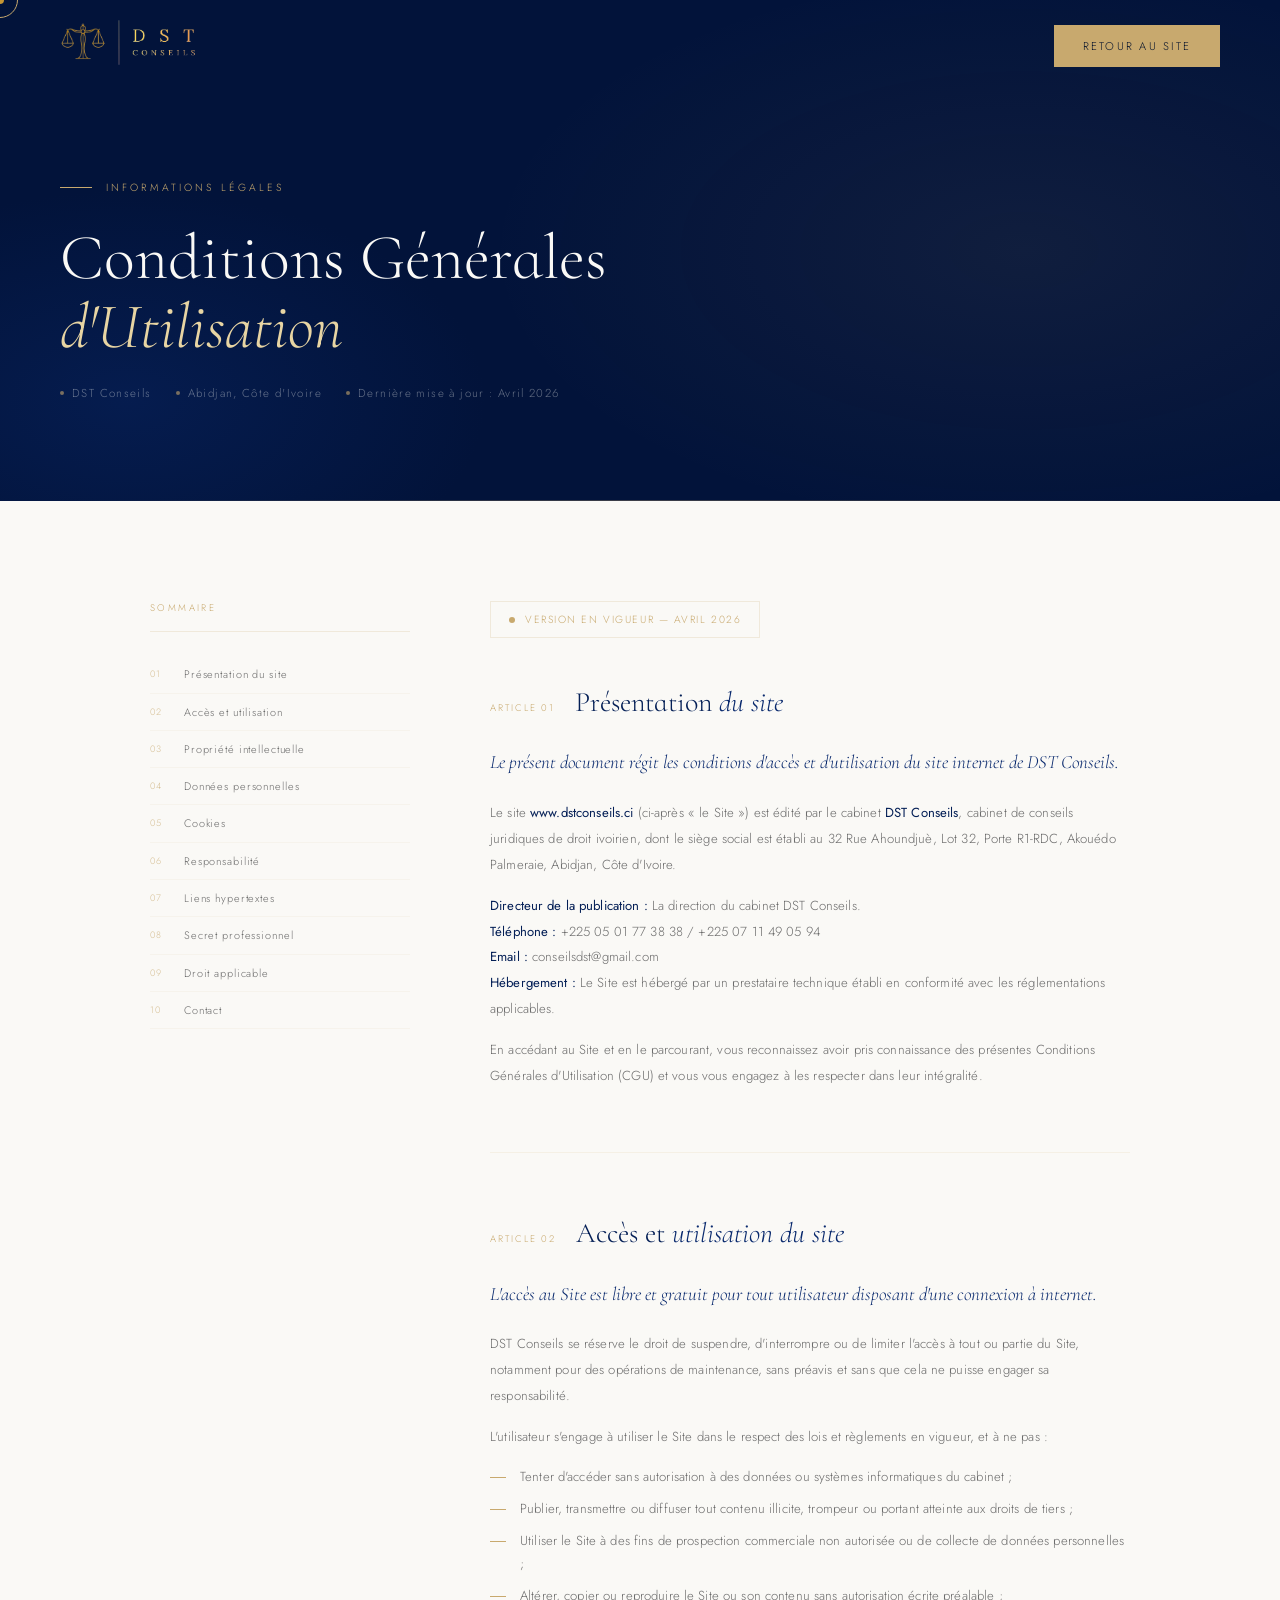
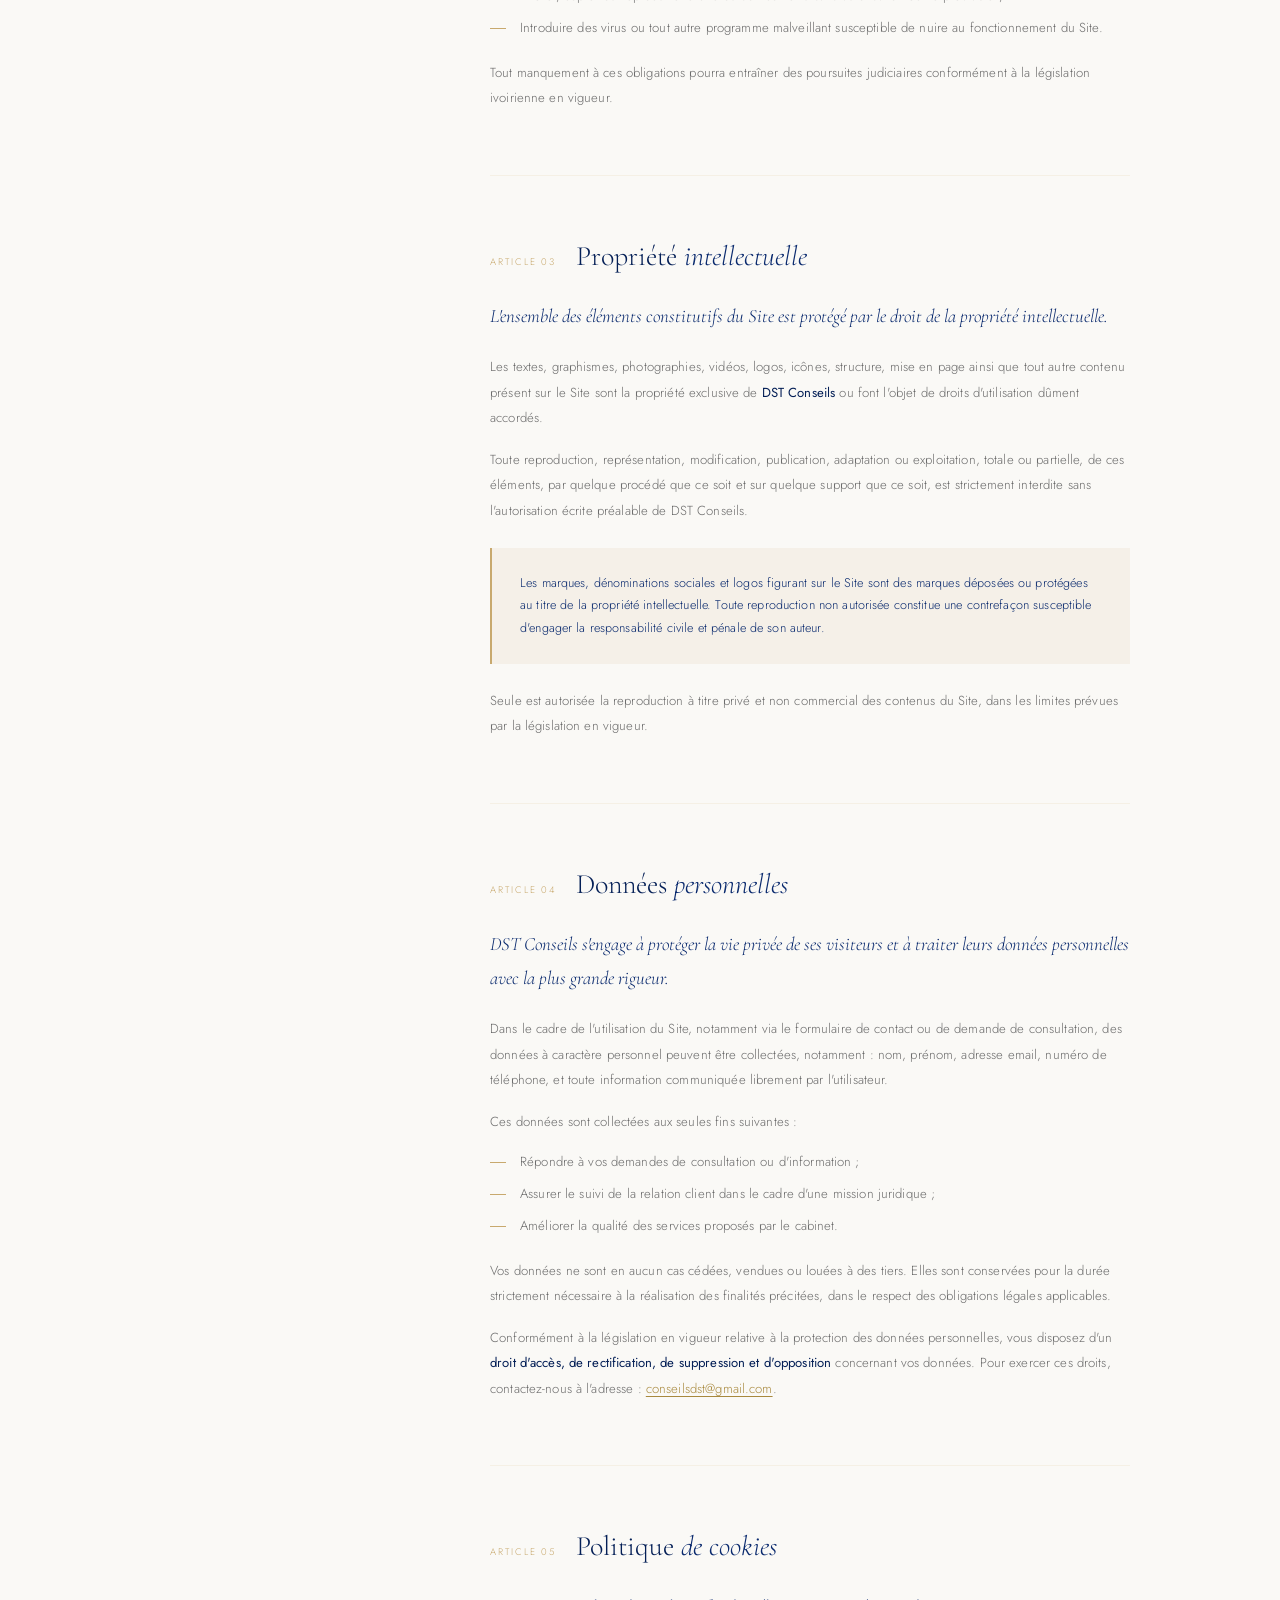
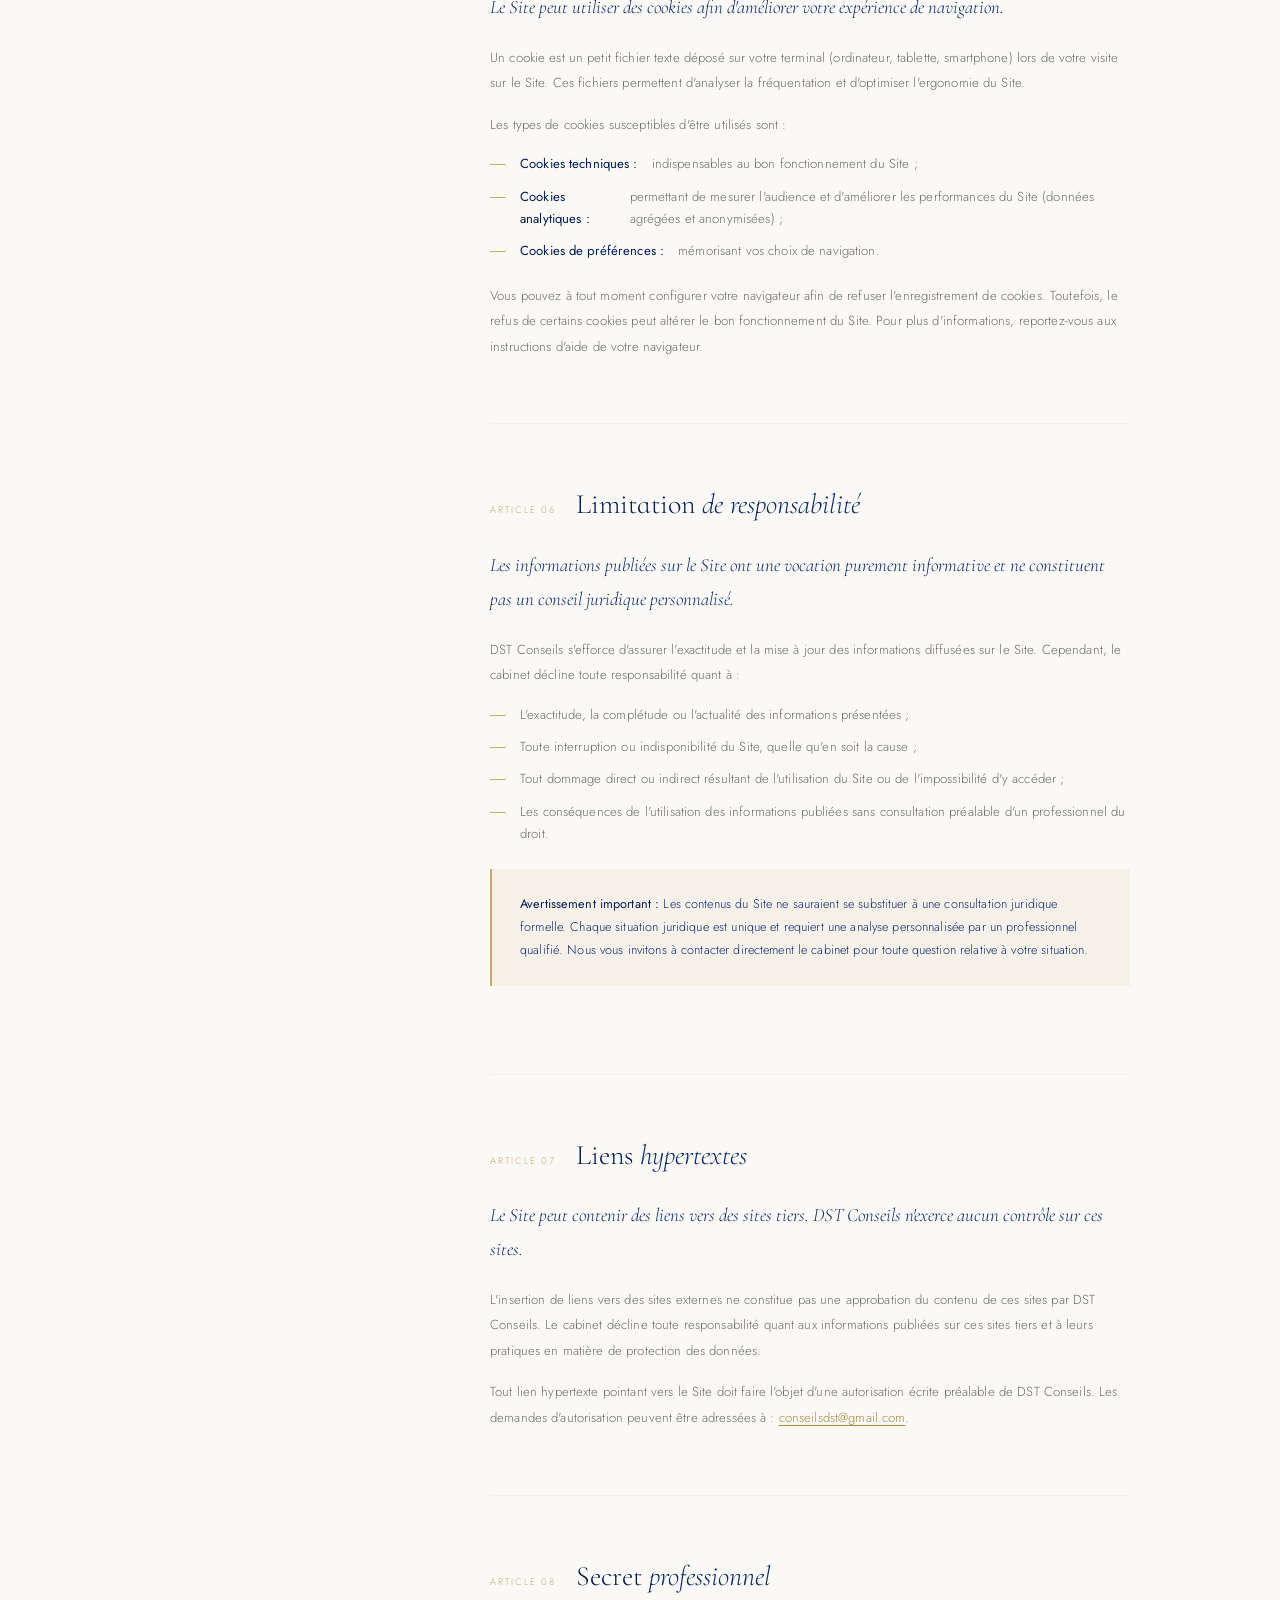
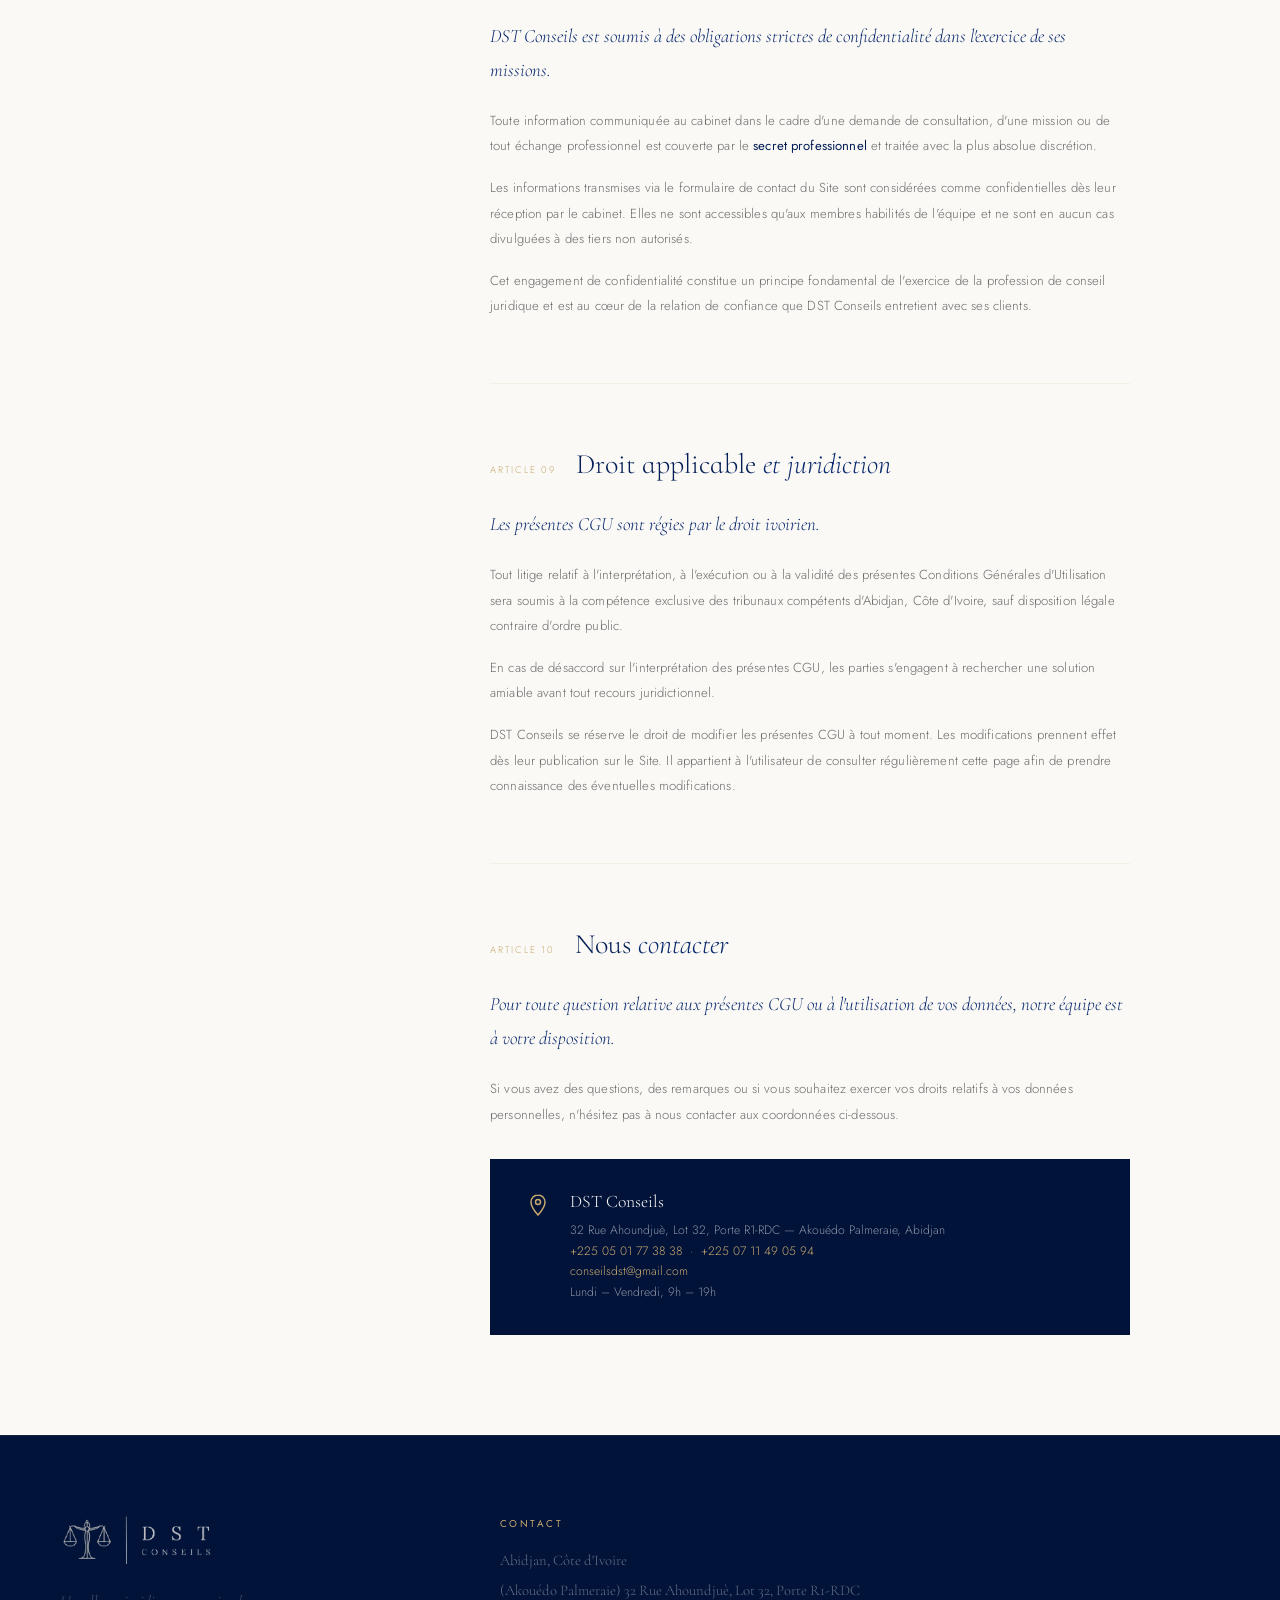
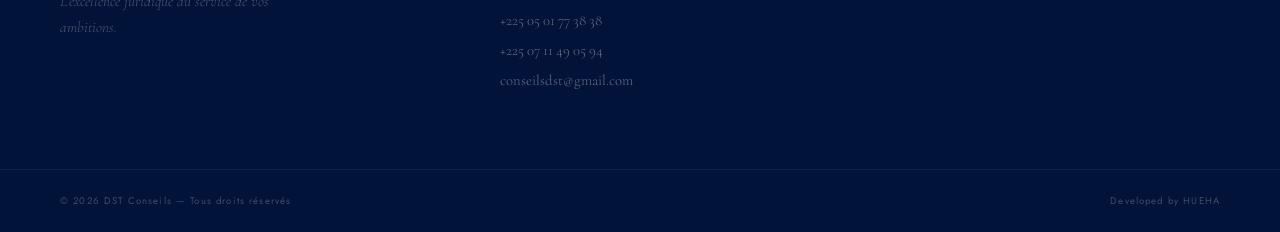
==== CGU.html @ 26b2588b "11 juillet 2026" ====
<!DOCTYPE html>
<html lang="fr">
<head>
<meta charset="UTF-8">
<meta name="viewport" content="width=device-width, initial-scale=1.0">
<title>Conditions Générales d'Utilisation — DST Conseils</title>
<link rel="stylesheet" href="mod.css">
<link rel="shortcut icon" href="logobleu.png" type="image/x-icon">
<link href="https://fonts.googleapis.com/css2?family=Cormorant+Infant:ital,wght@0,300;0,400;0,600;1,300;1,400;1,600&family=Cormorant+Garamond:ital,wght@0,300;0,400;0,500;1,300;1,400&family=Jost:wght@200;300;400&display=swap" rel="stylesheet">
<link rel="stylesheet" href="CGU Style.css">
</head>
<body>

<!-- CUSTOM CURSOR -->
<div class="cursor" id="cursor"></div>
<div class="cursor-ring" id="cursorRing"></div>

<!-- LOADER -->
<div class="loader" id="loader">
  <div class="loader-inner">
    <img src="img/logo.png" alt="DST Conseils" class="loader-logo">
    <div class="loader-bar"><div class="loader-fill"></div></div>
  </div>
</div>

<!-- NAVBAR -->
<nav id="navbar">
  <a href="index.html" class="logo">
    <img class="logo-default" src="img/logo.png" alt="DST Conseils">
    <img class="logo-scrolled" src="img/logobleublanc.png" alt="DST Conseils">
  </a>
  
  <a href="index.html" class="btn-retour">Retour au site</a>
</nav>



<!-- PAGE HERO -->
<div class="page-hero">
  <div class="page-hero-inner">
    <p class="page-hero-label">Informations légales</p>
    <h1 class="page-hero-title">
      Conditions Générales<br><em>d'Utilisation</em>
    </h1>
    <div class="page-hero-meta">
      <span>DST Conseils</span>
      <span>Abidjan, Côte d'Ivoire</span>
      <span>Dernière mise à jour : Avril 2026</span>
    </div>
  </div>
</div>

<!-- CONTENU PRINCIPAL -->
<main>
  <div class="cgu-wrapper">

    <!-- ── SOMMAIRE ── -->
    <aside class="cgu-sommaire reveal">
      <p class="sommaire-title">Sommaire</p>
      <ol class="sommaire-list">
        <li><a href="#art1"><span class="s-num">01</span>Présentation du site</a></li>
        <li><a href="#art2"><span class="s-num">02</span>Accès et utilisation</a></li>
        <li><a href="#art3"><span class="s-num">03</span>Propriété intellectuelle</a></li>
        <li><a href="#art4"><span class="s-num">04</span>Données personnelles</a></li>
        <li><a href="#art5"><span class="s-num">05</span>Cookies</a></li>
        <li><a href="#art6"><span class="s-num">06</span>Responsabilité</a></li>
        <li><a href="#art7"><span class="s-num">07</span>Liens hypertextes</a></li>
        <li><a href="#art8"><span class="s-num">08</span>Secret professionnel</a></li>
        <li><a href="#art9"><span class="s-num">09</span>Droit applicable</a></li>
        <li><a href="#art10"><span class="s-num">10</span>Contact</a></li>
      </ol>
    </aside>

    <!-- ── ARTICLES ── -->
    <div class="cgu-content">

      <div class="cgu-update">Version en vigueur — Avril 2026</div>

      <!-- Article 1 -->
      <article class="cgu-article reveal" id="art1">
        <div class="article-header">
          <span class="article-num">Article 01</span>
          <h2 class="article-title">Présentation <em>du site</em></h2>
        </div>
        <p class="article-lead">Le présent document régit les conditions d'accès et d'utilisation du site internet de DST Conseils.</p>
        <div class="article-body">
          <p>Le site <strong>www.dstconseils.ci</strong> (ci-après « le Site ») est édité par le cabinet <strong>DST Conseils</strong>, cabinet de conseils juridiques de droit ivoirien, dont le siège social est établi au 32 Rue Ahoundjuè, Lot 32, Porte R1-RDC, Akouédo Palmeraie, Abidjan, Côte d'Ivoire.</p>
          <p><strong>Directeur de la publication :</strong> La direction du cabinet DST Conseils.<br>
          <strong>Téléphone :</strong> +225 05 01 77 38 38 / +225 07 11 49 05 94<br>
          <strong>Email :</strong> conseilsdst@gmail.com<br>
          <strong>Hébergement :</strong> Le Site est hébergé par un prestataire technique établi en conformité avec les réglementations applicables.</p>
          <p>En accédant au Site et en le parcourant, vous reconnaissez avoir pris connaissance des présentes Conditions Générales d'Utilisation (CGU) et vous vous engagez à les respecter dans leur intégralité.</p>
        </div>
      </article>

      <!-- Article 2 -->
      <article class="cgu-article reveal" id="art2">
        <div class="article-header">
          <span class="article-num">Article 02</span>
          <h2 class="article-title">Accès et <em>utilisation du site</em></h2>
        </div>
        <p class="article-lead">L'accès au Site est libre et gratuit pour tout utilisateur disposant d'une connexion à internet.</p>
        <div class="article-body">
          <p>DST Conseils se réserve le droit de suspendre, d'interrompre ou de limiter l'accès à tout ou partie du Site, notamment pour des opérations de maintenance, sans préavis et sans que cela ne puisse engager sa responsabilité.</p>
          <p>L'utilisateur s'engage à utiliser le Site dans le respect des lois et règlements en vigueur, et à ne pas :</p>
          <ul class="cgu-list">
            <li>Tenter d'accéder sans autorisation à des données ou systèmes informatiques du cabinet ;</li>
            <li>Publier, transmettre ou diffuser tout contenu illicite, trompeur ou portant atteinte aux droits de tiers ;</li>
            <li>Utiliser le Site à des fins de prospection commerciale non autorisée ou de collecte de données personnelles ;</li>
            <li>Altérer, copier ou reproduire le Site ou son contenu sans autorisation écrite préalable ;</li>
            <li>Introduire des virus ou tout autre programme malveillant susceptible de nuire au fonctionnement du Site.</li>
          </ul>
          <p>Tout manquement à ces obligations pourra entraîner des poursuites judiciaires conformément à la législation ivoirienne en vigueur.</p>
        </div>
      </article>

      <!-- Article 3 -->
      <article class="cgu-article reveal" id="art3">
        <div class="article-header">
          <span class="article-num">Article 03</span>
          <h2 class="article-title">Propriété <em>intellectuelle</em></h2>
        </div>
        <p class="article-lead">L'ensemble des éléments constitutifs du Site est protégé par le droit de la propriété intellectuelle.</p>
        <div class="article-body">
          <p>Les textes, graphismes, photographies, vidéos, logos, icônes, structure, mise en page ainsi que tout autre contenu présent sur le Site sont la propriété exclusive de <strong>DST Conseils</strong> ou font l'objet de droits d'utilisation dûment accordés.</p>
          <p>Toute reproduction, représentation, modification, publication, adaptation ou exploitation, totale ou partielle, de ces éléments, par quelque procédé que ce soit et sur quelque support que ce soit, est strictement interdite sans l'autorisation écrite préalable de DST Conseils.</p>
          <div class="cgu-box">
            <p>Les marques, dénominations sociales et logos figurant sur le Site sont des marques déposées ou protégées au titre de la propriété intellectuelle. Toute reproduction non autorisée constitue une contrefaçon susceptible d'engager la responsabilité civile et pénale de son auteur.</p>
          </div>
          <p>Seule est autorisée la reproduction à titre privé et non commercial des contenus du Site, dans les limites prévues par la législation en vigueur.</p>
        </div>
      </article>

      <!-- Article 4 -->
      <article class="cgu-article reveal" id="art4">
        <div class="article-header">
          <span class="article-num">Article 04</span>
          <h2 class="article-title">Données <em>personnelles</em></h2>
        </div>
        <p class="article-lead">DST Conseils s'engage à protéger la vie privée de ses visiteurs et à traiter leurs données personnelles avec la plus grande rigueur.</p>
        <div class="article-body">
          <p>Dans le cadre de l'utilisation du Site, notamment via le formulaire de contact ou de demande de consultation, des données à caractère personnel peuvent être collectées, notamment : nom, prénom, adresse email, numéro de téléphone, et toute information communiquée librement par l'utilisateur.</p>
          <p>Ces données sont collectées aux seules fins suivantes :</p>
          <ul class="cgu-list">
            <li>Répondre à vos demandes de consultation ou d'information ;</li>
            <li>Assurer le suivi de la relation client dans le cadre d'une mission juridique ;</li>
            <li>Améliorer la qualité des services proposés par le cabinet.</li>
          </ul>
          <p>Vos données ne sont en aucun cas cédées, vendues ou louées à des tiers. Elles sont conservées pour la durée strictement nécessaire à la réalisation des finalités précitées, dans le respect des obligations légales applicables.</p>
          <p>Conformément à la législation en vigueur relative à la protection des données personnelles, vous disposez d'un <strong>droit d'accès, de rectification, de suppression et d'opposition</strong> concernant vos données. Pour exercer ces droits, contactez-nous à l'adresse : <a href="mailto:conseilsdst@gmail.com">conseilsdst@gmail.com</a>.</p>
        </div>
      </article>

      <!-- Article 5 -->
      <article class="cgu-article reveal" id="art5">
        <div class="article-header">
          <span class="article-num">Article 05</span>
          <h2 class="article-title">Politique <em>de cookies</em></h2>
        </div>
        <p class="article-lead">Le Site peut utiliser des cookies afin d'améliorer votre expérience de navigation.</p>
        <div class="article-body">
          <p>Un cookie est un petit fichier texte déposé sur votre terminal (ordinateur, tablette, smartphone) lors de votre visite sur le Site. Ces fichiers permettent d'analyser la fréquentation et d'optimiser l'ergonomie du Site.</p>
          <p>Les types de cookies susceptibles d'être utilisés sont :</p>
          <ul class="cgu-list">
            <li><strong>Cookies techniques :</strong> indispensables au bon fonctionnement du Site ;</li>
            <li><strong>Cookies analytiques :</strong> permettant de mesurer l'audience et d'améliorer les performances du Site (données agrégées et anonymisées) ;</li>
            <li><strong>Cookies de préférences :</strong> mémorisant vos choix de navigation.</li>
          </ul>
          <p>Vous pouvez à tout moment configurer votre navigateur afin de refuser l'enregistrement de cookies. Toutefois, le refus de certains cookies peut altérer le bon fonctionnement du Site. Pour plus d'informations, reportez-vous aux instructions d'aide de votre navigateur.</p>
        </div>
      </article>

      <!-- Article 6 -->
      <article class="cgu-article reveal" id="art6">
        <div class="article-header">
          <span class="article-num">Article 06</span>
          <h2 class="article-title">Limitation <em>de responsabilité</em></h2>
        </div>
        <p class="article-lead">Les informations publiées sur le Site ont une vocation purement informative et ne constituent pas un conseil juridique personnalisé.</p>
        <div class="article-body">
          <p>DST Conseils s'efforce d'assurer l'exactitude et la mise à jour des informations diffusées sur le Site. Cependant, le cabinet décline toute responsabilité quant à :</p>
          <ul class="cgu-list">
            <li>L'exactitude, la complétude ou l'actualité des informations présentées ;</li>
            <li>Toute interruption ou indisponibilité du Site, quelle qu'en soit la cause ;</li>
            <li>Tout dommage direct ou indirect résultant de l'utilisation du Site ou de l'impossibilité d'y accéder ;</li>
            <li>Les conséquences de l'utilisation des informations publiées sans consultation préalable d'un professionnel du droit.</li>
          </ul>
          <div class="cgu-box">
            <p><strong>Avertissement important :</strong> Les contenus du Site ne sauraient se substituer à une consultation juridique formelle. Chaque situation juridique est unique et requiert une analyse personnalisée par un professionnel qualifié. Nous vous invitons à contacter directement le cabinet pour toute question relative à votre situation.</p>
          </div>
        </div>
      </article>

      <!-- Article 7 -->
      <article class="cgu-article reveal" id="art7">
        <div class="article-header">
          <span class="article-num">Article 07</span>
          <h2 class="article-title">Liens <em>hypertextes</em></h2>
        </div>
        <p class="article-lead">Le Site peut contenir des liens vers des sites tiers. DST Conseils n'exerce aucun contrôle sur ces sites.</p>
        <div class="article-body">
          <p>L'insertion de liens vers des sites externes ne constitue pas une approbation du contenu de ces sites par DST Conseils. Le cabinet décline toute responsabilité quant aux informations publiées sur ces sites tiers et à leurs pratiques en matière de protection des données.</p>
          <p>Tout lien hypertexte pointant vers le Site doit faire l'objet d'une autorisation écrite préalable de DST Conseils. Les demandes d'autorisation peuvent être adressées à : <a href="mailto:conseilsdst@gmail.com">conseilsdst@gmail.com</a>.</p>
        </div>
      </article>

      <!-- Article 8 -->
      <article class="cgu-article reveal" id="art8">
        <div class="article-header">
          <span class="article-num">Article 08</span>
          <h2 class="article-title">Secret <em>professionnel</em></h2>
        </div>
        <p class="article-lead">DST Conseils est soumis à des obligations strictes de confidentialité dans l'exercice de ses missions.</p>
        <div class="article-body">
          <p>Toute information communiquée au cabinet dans le cadre d'une demande de consultation, d'une mission ou de tout échange professionnel est couverte par le <strong>secret professionnel</strong> et traitée avec la plus absolue discrétion.</p>
          <p>Les informations transmises via le formulaire de contact du Site sont considérées comme confidentielles dès leur réception par le cabinet. Elles ne sont accessibles qu'aux membres habilités de l'équipe et ne sont en aucun cas divulguées à des tiers non autorisés.</p>
          <p>Cet engagement de confidentialité constitue un principe fondamental de l'exercice de la profession de conseil juridique et est au cœur de la relation de confiance que DST Conseils entretient avec ses clients.</p>
        </div>
      </article>

      <!-- Article 9 -->
      <article class="cgu-article reveal" id="art9">
        <div class="article-header">
          <span class="article-num">Article 09</span>
          <h2 class="article-title">Droit applicable <em>et juridiction</em></h2>
        </div>
        <p class="article-lead">Les présentes CGU sont régies par le droit ivoirien.</p>
        <div class="article-body">
          <p>Tout litige relatif à l'interprétation, à l'exécution ou à la validité des présentes Conditions Générales d'Utilisation sera soumis à la compétence exclusive des tribunaux compétents d'Abidjan, Côte d'Ivoire, sauf disposition légale contraire d'ordre public.</p>
          <p>En cas de désaccord sur l'interprétation des présentes CGU, les parties s'engagent à rechercher une solution amiable avant tout recours juridictionnel.</p>
          <p>DST Conseils se réserve le droit de modifier les présentes CGU à tout moment. Les modifications prennent effet dès leur publication sur le Site. Il appartient à l'utilisateur de consulter régulièrement cette page afin de prendre connaissance des éventuelles modifications.</p>
        </div>
      </article>

      <!-- Article 10 -->
      <article class="cgu-article reveal" id="art10">
        <div class="article-header">
          <span class="article-num">Article 10</span>
          <h2 class="article-title">Nous <em>contacter</em></h2>
        </div>
        <p class="article-lead">Pour toute question relative aux présentes CGU ou à l'utilisation de vos données, notre équipe est à votre disposition.</p>
        <div class="article-body">
          <p>Si vous avez des questions, des remarques ou si vous souhaitez exercer vos droits relatifs à vos données personnelles, n'hésitez pas à nous contacter aux coordonnées ci-dessous.</p>
        </div>
        <div class="cgu-contact-card">
          <svg width="24" height="24" viewBox="0 0 24 24" fill="none" xmlns="http://www.w3.org/2000/svg">
            <path d="M12 2C8.13 2 5 5.13 5 9c0 5.25 7 13 7 13s7-7.75 7-13c0-3.87-3.13-7-7-7zm0 9.5c-1.38 0-2.5-1.12-2.5-2.5s1.12-2.5 2.5-2.5 2.5 1.12 2.5 2.5-1.12 2.5-2.5 2.5z" stroke="#c8a96e" stroke-width="1.5"/>
          </svg>
          <div class="cgu-contact-card-body">
            <div class="cgu-contact-card-title">DST Conseils</div>
            <div class="cgu-contact-card-text">
              32 Rue Ahoundjuè, Lot 32, Porte R1-RDC — Akouédo Palmeraie, Abidjan<br>
              <a href="tel:+2250501773838">+225 05 01 77 38 38</a> &nbsp;·&nbsp; <a href="tel:+2250711490594">+225 07 11 49 05 94</a><br>
              <a href="mailto:conseilsdst@gmail.com">conseilsdst@gmail.com</a><br>
              Lundi – Vendredi, 9h – 19h
            </div>
          </div>
        </div>
      </article>

    </div><!-- /cgu-content -->
  </div><!-- /cgu-wrapper -->
</main>

<!-- FOOTER -->
<footer>
  <div class="footer-top">
    <div class="footer-brand">
      <img src="img/logoblanc.png" alt="DST Conseils" class="footer-logo">
      <p class="footer-tagline">L'excellence juridique au service de vos ambitions.</p>
    </div>
    
      <div class="footer-col">
        <div class="footer-col-title">Contact</div>
        <a href="https://maps.app.goo.gl/xQ7EXf2CSvJg3mYC9">Abidjan, Côte d'Ivoire</a>
        <a href="https://maps.app.goo.gl/xQ7EXf2CSvJg3mYC9">(Akouédo Palmeraie) 32 Rue Ahoundjuè, Lot 32, Porte R1-RDC</a>
        <a href="tel:+2250501773838">+225 05 01 77 38 38</a>
        <a href="tel:+2250711490594">+225 07 11 49 05 94</a>
        <a href="mailto:conseilsdst@gmail.com">conseilsdst@gmail.com</a>
      </div>
    </div>
  </div>
  <div class="footer-bottom">
    <div class="footer-copy">© 2026 DST Conseils — Tous droits réservés</div>
    <p class="footer-copy">Developed by HUEHA</p>
  </div>
</footer>

<script src="moder.js"></script>
</body>
</html>
---- mod.css ----
/* ════════════════════════════════════════════
   DST CONSEILS — PREMIUM REDESIGN
   ════════════════════════════════════════════ */

*, *::before, *::after { margin: 0; padding: 0; box-sizing: border-box; }

:root {
  --navy: #041f56;
  --navy-deep: #02133a;
  --navy-mid: #0a2a6e;
  --or: #c8a96e;
  --or-clair: #e8d5a3;
  --or-sombre: #a8893e;
  --creme: #f5f0e8;
  --creme-sombre: #ede7d9;
  --blanc: #faf9f6;
  --gris: #6b6b6b;
  --gris-clair: #adadad;
  --noir: #0d0d0d;
}

html { scroll-behavior: smooth; overflow-x: hidden; }

body {
  font-family: 'Cormorant Garamond', serif;
  background: var(--blanc);
  color: var(--navy);
  overflow-x: hidden;
}

/* ══ CURSOR ══ */
* { cursor: none; }
.cursor {
  position: fixed; width: 8px; height: 8px;
  background: var(--or); border-radius: 50%;
  pointer-events: none; z-index: 9999;
  transform: translate(-50%, -50%);
  transition: transform 0.15s ease, background 0.3s;
  mix-blend-mode: difference;
}
.cursor-ring {
  position: fixed; width: 36px; height: 36px;
  border: 1px solid var(--or); border-radius: 50%;
  pointer-events: none; z-index: 9998;
  transform: translate(-50%, -50%);
  transition: left 0.08s ease, top 0.08s ease, width 0.3s, height 0.3s, border-color 0.3s;
}

/* ══ LOADER ══ */
.loader {
  position: fixed; inset: 0;
  background: var(--navy-deep);
  z-index: 10000;
  display: flex; align-items: center; justify-content: center;
  transition: opacity 0.8s ease, visibility 0.8s;
}
.loader.hidden { opacity: 0; visibility: hidden; }
.loader-inner { text-align: center; }
.loader-logo {
  width: 200px; opacity: 0;
  animation: fadeUp 0.6s 0.3s forwards;
}
.loader-bar {
  width: 200px; height: 1px;
  background: rgba(200,169,110,0.2);
  margin: 30px auto 0;
  overflow: hidden;
  opacity: 0; animation: fadeUp 0.6s 0.5s forwards;
}
.loader-fill {
  height: 100%;
  background: var(--or);
  width: 0;
  animation: loadFill 1.5s 0.8s ease forwards;
}
@keyframes loadFill { to { width: 100%; } }

/* ══ ANIMATIONS ══ */
@keyframes fadeUp {
  from { opacity: 0; transform: translateY(24px); }
  to { opacity: 1; transform: translateY(0); }
}
@keyframes fadeIn {
  from { opacity: 0; }
  to { opacity: 1; }
}
@keyframes slideInLeft {
  from { opacity: 0; transform: translateX(-40px); }
  to { opacity: 1; transform: translateX(0); }
}
@keyframes slideDown {
  from { height: 0; }
  to { height: 100%; }
}
@keyframes counterScroll {
  from { width: 0; }
  to { width: 100%; }
}

.reveal {
  opacity: 0;
  transform: translateY(30px);
  transition: opacity 0.8s ease, transform 0.8s ease;
}
.reveal.visible {
  opacity: 1;
  transform: translateY(0);
}

.reveal-hero {
  opacity: 0;
  transform: translateY(20px);
  animation: fadeUp 0.9s var(--d, 0s) forwards;
}

/* ══ NAVBAR ══ */
nav {
  position: fixed; top: 0; left: 0; right: 0;
  display: flex; align-items: center; justify-content: space-between;
  padding: 30px 60px;
  z-index: 1000;
  transition: background 0.5s ease, padding 0.4s ease, box-shadow 0.5s ease;
}
nav.scrolled {
  background: rgba(250,249,246,0.97);
  backdrop-filter: blur(12px);
  padding: 18px 60px;
  box-shadow: 0 1px 0 rgba(200,169,110,0.2);
}

.logo img { height: 3.2rem; width: auto; object-fit: contain; transition: opacity 0.3s; }
.logo-default { display: block; }
.logo-scrolled { display: none; }
nav.scrolled .logo-default { display: none; }
nav.scrolled .logo-scrolled { display: block; }

.nav-links { display: flex; gap: 48px; list-style: none; }
.nav-links a {
  font-family: 'Jost', sans-serif;
  font-size: 0.7rem; font-weight: 300;
  letter-spacing: 0.2em; text-transform: uppercase;
  text-decoration: none; color: rgba(250,249,246,0.85);
  position: relative; transition: color 0.3s;
}
nav.scrolled .nav-links a { color: var(--navy); }
.nav-links a::after {
  content: ''; position: absolute; bottom: -4px; left: 0; right: 0;
  height: 1px; background: var(--or);
  transform: scaleX(0); transform-origin: left;
  transition: transform 0.35s ease;
}
.nav-links a:hover { color: var(--or); }
.nav-links a:hover::after { transform: scaleX(1); }

.nav-cta {
  font-family: 'Jost', sans-serif;
  font-size: 0.7rem; font-weight: 300;
  letter-spacing: 0.2em; text-transform: uppercase;
  text-decoration: none;
  color: var(--navy); background: var(--or);
  padding: 13px 32px;
  transition: all 0.3s;
  border: 1px solid var(--or);
}
.nav-cta:hover { background-color: transparent;
  color: #c8a96e;
  border-color: #c8a96e; }
  
nav:not(.scrolled) .nav-cta { color: var(--navy); }

/* Hamburger */
.hamburger {
  display: none;
  background: none; border: none;
  padding: 4px; gap: 5px;
  flex-direction: column; cursor: none;
}
.hamburger span {
  display: block; width: 26px; height: 1.5px;
  background: var(--blanc);
  transition: all 0.3s;
}
nav.scrolled .hamburger span { background: var(--navy); }
.hamburger span:nth-child(2) { width: 18px; }

/* ══ MOBILE MENU ══ */
.mobile-menu {
  position: fixed; inset: 0;
  background: var(--navy-deep);
  z-index: 2000;
  display: flex !important;
  flex-direction: column !important;
  flex-wrap: nowrap;
  align-items: stretch;
  padding: 0 48px 48px;
  transform: translateX(100%);
  transition: transform 0.5s cubic-bezier(0.77, 0, 0.175, 1);
  overflow-y: auto;
}
.mobile-menu.open { transform: translateX(0); }

.mobile-menu-header {
  display: flex;
  align-items: center;
  justify-content: space-between;
  width: 100%;
  padding: 28px 0;
  border-bottom: 1px solid rgba(200,169,110,0.1);
  margin-bottom: 40px;
  flex-shrink: 0;
}
.mobile-logo { height: 2.5rem; }
.mobile-menu-close {
  background: none; border: none; color: var(--or);
  font-size: 1.4rem; cursor: none; padding: 4px;
}

.mobile-nav {
  display: flex !important;
  flex-direction: column !important;
  align-items: stretch !important;
  justify-content: flex-start !important;
  position: static !important;
  width: 100%;
  flex: 1;
  padding: 0 !important;
}
.mobile-nav ul {
  list-style: none;
  width: 100%;
  display: flex;
  flex-direction: column;
}
.mobile-nav ul li { width: 100%; }
.mobile-link {
  display: flex;
  align-items: center;
  gap: 20px;
  width: 100%;
  font-family: 'Cormorant Infant', serif;
  font-size: 2.2rem; font-weight: 300;
  color: var(--blanc); text-decoration: none;
  padding: 14px 0;
  border-bottom: 1px solid rgba(200,169,110,0.08);
  transition: color 0.3s, padding-left 0.3s;
}
.mobile-link:hover { color: var(--or); padding-left: 12px; }
.mobile-num {
  font-family: 'Jost', sans-serif;
  font-size: 0.65rem; letter-spacing: 0.2em;
  color: var(--or); opacity: 0.6; min-width: 28px;
}
.mobile-cta {
  display: inline-block;
  margin-top: 40px;
  font-family: 'Jost', sans-serif;
  font-size: 0.72rem; letter-spacing: 0.22em; text-transform: uppercase;
  text-decoration: none; color: var(--navy);
  background: var(--or); padding: 16px 40px;
  transition: background 0.3s;
  align-self: flex-start;
}
.mobile-cta:hover { background: var(--or-clair); }
.mobile-footer-info {
  display: flex; flex-direction: column; gap: 6px;
  margin-top: auto;
  padding-top: 32px;
  flex-shrink: 0;
  font-family: 'Jost', sans-serif;
  font-size: 0.72rem; letter-spacing: 0.1em;
  color: rgba(250,249,246,0.35);
}

/* ══ HERO ══ */
#hero {
  position: relative; min-height: 100vh;
  display: flex; flex-direction: column;
  justify-content: center;
  /* overflow: hidden retiré — empêchait la barre de stats d'être visible */
  background: var(--navy-deep);
}

.hero-bg {
  position: absolute; inset: 0; z-index: 0;
}
.hero-slide {
  position: absolute; inset: 0;
  background-size: cover; background-position: center;
  opacity: 0;
  transition: opacity 1.5s ease;
  transform: scale(1.05);
  animation: heroKenBurns 12s ease-in-out infinite alternate;
}
.hero-slide.active { opacity: 1; }
@keyframes heroKenBurns {
  from { transform: scale(1.05); }
  to { transform: scale(1); }
}
.hero-overlay {
  position: absolute; inset: 0;
  background: linear-gradient(
    105deg,
    rgba(2,19,58,0.92) 0%,
    rgba(4,31,86,0.78) 45%,
    rgba(4,31,86,0.4) 100%
  );
}

.hero-content {
  position: relative; z-index: 1;
  max-width: 800px;
  padding: 0 60px 200px; /* padding-bottom: 200px pour que les boutons ne soient pas cachés par la stats bar */
  margin-top: 60px;
}

.hero-tag {
  display: flex; align-items: center; gap: 16px;
  font-family: 'Jost', sans-serif;
  font-size: 0.68rem; letter-spacing: 0.3em; text-transform: uppercase;
  color: var(--or); margin-bottom: 44px;
}
.tag-line {
  display: block; width: 40px; height: 1px; background: var(--or);
}

.hero-title {
  font-family: 'Cormorant Infant', serif;
  font-size: clamp(3.5rem, 6vw, 7rem);
  line-height: 1.0;
  color: var(--blanc);
  margin-bottom: 30px;
  font-weight: 300;
}
.hero-title em {
  color: var(--or);
  font-style: italic;
  display: block;
}
.hero-subtitle-word {
  font-size: 0.75em;
  color: rgba(250,249,246,0.6);
  font-weight: 300;
}

.hero-desc {
  font-size: 1.1rem; font-weight: 300; line-height: 1.9;
  color: rgba(245,240,232,0.6);
  max-width: 480px; margin-bottom: 56px;
}

.hero-btns { display: flex; gap: 18px; flex-wrap: wrap; }

.btn-primary {
  display: inline-flex; align-items: center; gap: 12px;
  font-family: 'Jost', sans-serif;
  font-size: 0.7rem; letter-spacing: 0.22em; text-transform: uppercase;
  text-decoration: none; color: var(--navy);
  background: var(--or); padding: 18px 38px;
  transition: all 0.35s;
  border: 1px solid var(--or);
}
.btn-primary:hover { background: transparent; color: var(--or); }
.btn-primary svg { transition: transform 0.3s; }
.btn-primary:hover svg { transform: translateX(4px); }

.btn-secondary {
  display: inline-flex; align-items: center;
  font-family: 'Jost', sans-serif;
  font-size: 0.7rem; letter-spacing: 0.22em; text-transform: uppercase;
  text-decoration: none; color: var(--blanc);
  border: 1px solid rgba(255,255,255,0.25);
  padding: 18px 38px;
  transition: all 0.35s;
}
.btn-secondary:hover { border-color: var(--or); color: var(--or); }

/* Hero Stats Bar */
.hero-stats {
  position: absolute; bottom: 0; left: 0; right: 0; z-index: 2;
  display: flex; align-items: center;
  background: rgba(2,19,58,0.85);
  backdrop-filter: blur(12px);
  border-top: 1px solid rgba(200,169,110,0.15);
  padding: 32px 60px;
}
.hero-stat { flex: 1; }
.stat-num {
  font-family: 'Cormorant Infant', serif;
  font-size: 3rem; font-weight: 400;
  color: var(--or); line-height: 1;
  margin-bottom: 4px;
}
.stat-num span { font-size: 1.8rem; }
.stat-label {
  font-family: 'Jost', sans-serif;
  font-size: 0.65rem; letter-spacing: 0.22em; text-transform: uppercase;
  color: rgba(250,249,246,0.45);
}
.stat-divider {
  width: 1px; height: 60px;
  background: rgba(200,169,110,0.2);
  margin: 0 40px;
}

/* Scroll indicator */
.hero-scroll {
  position: absolute; bottom: 160px; right: 60px; z-index: 3;
  display: flex; align-items: center; gap: 12px;
  font-family: 'Jost', sans-serif;
  font-size: 0.6rem; letter-spacing: 0.25em; text-transform: uppercase;
  color: rgba(250,249,246,0.4);
  writing-mode: vertical-rl; text-orientation: mixed;
}
.scroll-line {
  width: 1px; height: 60px;
  background: linear-gradient(to bottom, rgba(200,169,110,0.6), transparent);
  animation: scrollPulse 2s ease-in-out infinite;
}
@keyframes scrollPulse {
  0%, 100% { opacity: 0.4; }
  50% { opacity: 1; }
}

/* Slide counter */
.hero-slide-counter {
  position: absolute; bottom: 160px; left: 60px; z-index: 3;
  display: flex; align-items: center; gap: 14px;
  font-family: 'Jost', sans-serif;
  font-size: 0.65rem; letter-spacing: 0.15em;
  color: rgba(250,249,246,0.4);
}
.counter-bar {
  width: 60px; height: 1px;
  background: rgba(250,249,246,0.15);
  overflow: hidden;
}
.counter-fill {
  height: 100%; width: 0;
  background: var(--or);
  transition: width 6s linear;
}

/* ══ SECTION COMMUNES ══ */
section { padding: 120px 60px; }
.section-label {
  font-family: 'Jost', sans-serif;
  font-size: 0.65rem; letter-spacing: 0.32em; text-transform: uppercase;
  color: var(--or); margin-bottom: 20px;
  display: flex; align-items: center; gap: 16px;
}
.section-label::before { content: ''; width: 36px; height: 1px; background: var(--or); }
.section-title {
  font-family: 'Cormorant Infant', serif;
  font-size: clamp(2rem, 3.5vw, 3.8rem);
  font-weight: 300; line-height: 1.15;
  color: var(--navy); margin-bottom: 24px;
}
.section-title em { font-style: italic; color: var(--or); }
.section-header { margin-bottom: 80px; }

/* ══ DOMAINES ══ */
#domaines {
  background: var(--blanc);
  padding: 120px 60px;
  position: relative;
  z-index: 1; /* z-index pour être au-dessus du hero qui n'a plus overflow:hidden */
}

.domaines-grid {
  display: grid;
  grid-template-columns: repeat(3, 1fr);
  border: 1px solid rgba(224,216,204,0.8);
}
.domaine-card {
  padding: 52px 44px;
  border-right: 1px solid rgba(224,216,204,0.8);
  border-bottom: 1px solid rgba(224,216,204,0.8);
  position: relative; overflow: hidden;
  transition: background 0.4s ease;
  display: flex; flex-direction: column;
}
.domaine-card:nth-child(3n) { border-right: none; }
.domaine-card:nth-child(n+4) { border-bottom: none; }
.domaine-card::after {
  content: '';
  position: absolute; bottom: 0; left: 0; right: 0; height: 2px;
  background: linear-gradient(to right, var(--or), var(--or-clair));
  transform: scaleX(0); transform-origin: left;
  transition: transform 0.5s ease;
}
.domaine-card:hover { background: var(--creme); }
.domaine-card:hover::after { transform: scaleX(1); }

.domaine-icon {
  width: 44px; height: 44px;
  color: var(--or); margin-bottom: 20px;
  transition: transform 0.4s ease;
}
.domaine-card:hover .domaine-icon { transform: scale(1.1); }

.domaine-num {
  font-family: 'Cormorant Infant', serif;
  font-size: 4.5rem; font-weight: 300;
  color: rgba(200,169,110,0.1); line-height: 1;
  margin-bottom: 16px;
  position: absolute; top: 40px; right: 36px;
  transition: color 0.4s;
}
.domaine-card:hover .domaine-num { color: rgba(200,169,110,0.2); }
.domaine-title {
  font-family: 'Cormorant Infant', serif;
  font-size: 1.5rem; font-weight: 400;
  color: var(--navy); margin-bottom: 14px;
}
.domaine-desc {
  font-size: 0.98rem; line-height: 1.8;
  color: var(--gris); font-weight: 300;
  flex: 1;
}
.domaine-link {
  display: inline-flex; align-items: center; gap: 6px;
  margin-top: 24px;
  font-family: 'Jost', sans-serif;
  font-size: 0.65rem; letter-spacing: 0.2em; text-transform: uppercase;
  color: var(--or); text-decoration: none;
  transition: gap 0.3s;
}
.domaine-link span { transition: transform 0.3s; }
.domaine-card:hover .domaine-link { gap: 12px; }
.domaine-card:hover .domaine-link span { transform: translateX(4px); }

/* ══ ABOUT ══ */
#about {
  background: var(--navy-deep);
  display: grid; grid-template-columns: 1fr 1fr;
  gap: 0; padding: 0; overflow: hidden;
}
.about-image {
  position: relative; min-height: 700px;
  background: url(imagehero1.jpg) center center / cover no-repeat;
  overflow: hidden;
}

.about-img {
  width: 100%;
  height: 100%;
  object-fit: contain; /* affiche l'image entière sans recadrage */
  background-color: #0a1628; /* fond bleu pour combler les bords */
  display: block;
}

.about-img-overlay {
  position: absolute; inset: 0;
  background: linear-gradient(to right, rgba(2,19,58,0) 60%, var(--navy-deep) 100%);
}
.about-badge {
  position: absolute; bottom: 60px; left: -20px;
  background: var(--or);
  padding: 30px 36px;
  min-width: 180px;
}
.badge-num {
  font-family: 'Cormorant Infant', serif;
  font-size: 3.5rem; font-weight: 300;
  color: var(--navy-deep); line-height: 1;
}
.badge-txt {
  font-family: 'Jost', sans-serif;
  font-size: 0.6rem; letter-spacing: 0.15em;
  text-transform: uppercase; color: var(--navy-deep);
  margin-top: 6px; opacity: 0.7;
}

.about-content {
  padding: 100px 80px;
  display: flex; flex-direction: column; justify-content: center;
}
.about-content .section-label { color: var(--or); }
.about-content .section-title { color: var(--blanc); }
.about-text {
  font-size: 1.05rem; line-height: 1.9; font-weight: 300;
  color: rgba(245,240,232,0.6); margin-bottom: 20px;
}
.about-values {
  display: grid; grid-template-columns: 1fr 1fr;
  gap: 24px; margin-top: 48px;
}
.value-item {
  display: flex; align-items: flex-start; gap: 16px;
  padding: 20px;
  background: rgba(255,255,255,0.03);
  border: 1px solid rgba(200,169,110,0.12);
  transition: border-color 0.3s, background 0.3s;
}
.value-item:hover {
  border-color: rgba(200,169,110,0.3);
  background: rgba(200,169,110,0.05);
}
.value-icon {
  width: 40px; height: 40px; min-width: 40px;
  border: 1px solid rgba(200,169,110,0.3);
  display: flex; align-items: center; justify-content: center;
  color: var(--or);
}
.value-label {
  font-family: 'Jost', sans-serif;
  font-size: 0.68rem; letter-spacing: 0.15em; text-transform: uppercase;
  color: var(--or); margin-bottom: 4px;
}
.value-desc { font-size: 0.88rem; color: rgba(245,240,232,0.45); font-weight: 300; }

/* ══ CHIFFRES ══ */
#chiffres {
  background: var(--or);
  padding: 80px 60px;
}
.chiffres-inner {
  display: flex; align-items: center;
  justify-content: center; gap: 0;
  max-width: 1000px; margin: 0 auto;
}
.chiffre-item {
  flex: 1; text-align: center;
  position: relative;
  display: flex; flex-direction: column; align-items: center;
}
.chiffre-num {
  font-family: 'Cormorant Infant', serif;
  font-size: 4.5rem; font-weight: 300;
  color: var(--navy-deep); line-height: 1;
  display: inline;
}
.chiffre-suffix {
  font-family: 'Cormorant Infant', serif;
  font-size: 3rem; color: var(--navy-deep); font-weight: 300;
  display: inline; vertical-align: top; margin-top: 8px;
}
.chiffre-label {
  font-family: 'Jost', sans-serif;
  font-size: 0.62rem; letter-spacing: 0.22em; text-transform: uppercase;
  color: rgba(2,19,58,0.6); margin-top: 8px;
}
.chiffre-sep {
  width: 1px; height: 80px;
  background: rgba(2,19,58,0.2);
  margin: 0 20px;
}

/* ══ ÉQUIPE ══ */
#equipe {
  background: var(--creme);
  padding: 120px 60px;
}
.equipe-grid {
  display: grid;
  grid-template-columns: repeat(3, 1fr);
  gap: 32px;
  max-width: 1200px; margin: 0 auto;
}
.avocat-card {
  background: var(--blanc);
  overflow: hidden;
  transition: transform 0.5s ease, box-shadow 0.5s ease;
}
.avocat-card:hover { transform: translateY(-10px); box-shadow: 0 40px 80px rgba(4,31,86,0.12); }

.avocat-photo {
  height: 340px; position: relative;
  display: flex; align-items: center; justify-content: center;
  overflow: hidden;
}
.avocat-photo img {
  position: absolute;
  inset: 0;
  width: 100%;
  height: 100%;
  object-fit: cover;
  object-position: center 15%;
  z-index: 0;
}
.avocat-photo-overlay {
  position: absolute; inset: 0;
  background: linear-gradient(to top, rgba(4,31,86,0.6) 0%, transparent 60%);
  transition: opacity 0.4s;
  z-index: 1;
}
.avocat-card:hover .avocat-photo-overlay { opacity: 0.7; }
.avocat-initial {
  position: absolute;
  font-family: 'Cormorant Infant', serif;
  font-size: 7rem; color: rgba(200,169,110,0.35);
  font-style: italic; z-index: 0;
}
.avocat-bar {
  height: 2px; background: var(--or);
  transform: scaleX(0); transform-origin: left;
  transition: transform 0.5s ease;
}
.avocat-card:hover .avocat-bar { transform: scaleX(1); }
.avocat-info { padding: 36px; }
.avocat-name {
  font-family: 'Cormorant Infant', serif;
  font-size: 1.4rem; font-weight: 400;
  color: var(--navy); margin-bottom: 4px;
}
.avocat-role {
  font-family: 'Jost', sans-serif;
  font-size: 0.62rem; letter-spacing: 0.18em; text-transform: uppercase;
  color: var(--or); margin-bottom: 14px;
}
.avocat-desc { font-size: 0.92rem; line-height: 1.75; color: var(--gris); font-weight: 300; margin-bottom: 20px; }
.avocat-link {
  font-family: 'Jost', sans-serif;
  font-size: 0.62rem; letter-spacing: 0.18em; text-transform: uppercase;
  color: var(--navy); text-decoration: none;
  border-bottom: 1px solid rgba(4,31,86,0.2);
  padding-bottom: 2px;
  transition: color 0.3s, border-color 0.3s;
}
.avocat-link:hover { color: var(--or); border-color: var(--or); }

/* ══ TÉMOIGNAGES ══ */
#temoignages { padding: 0; }
.temoignages-bg {
  background: var(--navy-deep);
  padding: 120px 60px;
}

.slider-container { position: relative; width: 100%; }
.temoignages-track {
  display: flex; gap: 28px;
  overflow-x: scroll; scroll-behavior: smooth;
  scroll-snap-type: x mandatory;
  -webkit-overflow-scrolling: touch;
  padding: 10px 0; scrollbar-width: none;
}
.temoignages-track::-webkit-scrollbar { display: none; }

.temoignage {
  scroll-snap-align: start;
  flex: 0 0 calc(50% - 14px);
  min-width: 280px;
  border: 1px solid rgba(200,169,110,0.12);
  padding: 52px 44px;
  background: rgba(255,255,255,0.02);
  position: relative;
  transition: background 0.4s, border-color 0.4s;
}
.temoignage:hover {
  background: rgba(200,169,110,0.05);
  border-color: rgba(200,169,110,0.25);
}
.temoignage::before {
  content: '"';
  position: absolute; top: 24px; right: 32px;
  font-family: 'Cormorant Infant', serif; font-size: 9rem;
  color: rgba(200,169,110,0.08); line-height: 1; pointer-events: none;
}

.stars { color: var(--or); font-size: 0.7rem; letter-spacing: 4px; margin-bottom: 22px; }
.temoignage-text {
  font-size: 1.08rem; line-height: 1.85; font-style: italic;
  color: rgba(250,249,246,0.7); margin-bottom: 36px; font-weight: 300;
  position: relative; z-index: 1;
}
.temoignage-author { display: flex; align-items: center; gap: 16px; }
.author-avatar {
  width: 52px; height: 52px; border-radius: 50%;
  background: linear-gradient(135deg, var(--or) 0%, var(--or-sombre) 100%);
  display: flex; align-items: center; justify-content: center;
  font-family: 'Cormorant Infant', serif; font-size: 1.1rem;
  color: var(--navy); font-weight: 600; flex-shrink: 0;
}
.author-name {
  font-family: 'Cormorant Infant', serif;
  font-size: 1.1rem; font-weight: 400; color: var(--blanc);
}
.author-title {
  font-family: 'Jost', sans-serif;
  font-size: 0.6rem; letter-spacing: 0.15em; text-transform: uppercase;
  color: rgba(250,249,246,0.4);
}

.slider-nav {
  display: flex; gap: 12px; justify-content: center; margin-top: 40px;
}
.nav-arrow {
  width: 52px; height: 52px;
  border: 1px solid rgba(200,169,110,0.25);
  background: transparent; color: var(--or);
  font-size: 1.2rem;
  display: flex; align-items: center; justify-content: center;
  transition: all 0.3s; cursor: none;
}
.nav-arrow:hover { background: var(--or); color: var(--navy); border-color: var(--or); }

.slider-dots {
  display: flex; justify-content: center; gap: 10px; margin-top: 36px;
}
.dot {
  width: 6px; height: 6px; background: rgba(200,169,110,0.2);
  border-radius: 50%; transition: all 0.3s; cursor: none;
}
.dot.active { background: var(--or); transform: scale(1.4); }

/* ══ CONTACT ══ */
#contact {
  background: var(--navy);
  display: grid; grid-template-columns: 1fr 1fr;
  gap: 0; padding: 0;
}
.contact-info {
  padding: 100px 80px;
  border-right: 1px solid rgba(200,169,110,0.1);
}
.contact-info .section-label { color: var(--or); }
.contact-info .section-title { color: var(--blanc); }
.contact-desc {
  font-size: 1rem; line-height: 1.85;
  color: rgba(245,240,232,0.5); font-weight: 300;
  margin-bottom: 60px;
}
.contact-detail {
  display: flex; align-items: flex-start; gap: 20px;
  margin-bottom: 36px;
}
.contact-icon {
  width: 48px; height: 48px; min-width: 48px;
  border: 1px solid rgba(200,169,110,0.2);
  display: flex; align-items: center; justify-content: center;
  color: var(--or);
  transition: background 0.3s;
}
.contact-detail:hover .contact-icon { background: rgba(200,169,110,0.1); }
.contact-label {
  font-family: 'Jost', sans-serif;
  font-size: 0.6rem; letter-spacing: 0.22em; text-transform: uppercase;
  color: var(--or); margin-bottom: 5px;
}
.contact-value { font-size: 1rem; color: rgba(245,240,232,0.75); font-weight: 300; }
.contact-value a { color: inherit; text-decoration: none; }

.contact-form { padding: 100px 80px; }
.form-row { display: grid; grid-template-columns: 1fr 1fr; gap: 20px; margin-bottom: 20px; }
.form-group label {
  display: block;
  font-family: 'Jost', sans-serif;
  font-size: 0.6rem; letter-spacing: 0.22em; text-transform: uppercase;
  color: rgba(245,240,232,0.4); margin-bottom: 10px;
}
.form-group input,
.form-full input,
.form-full textarea {
  width: 100%;
  background: rgba(255,255,255,0.03);
  border: 1px solid rgba(200,169,110,0.15);
  border-bottom: 1px solid rgba(200,169,110,0.3);
  padding: 15px 0; color: var(--blanc);
  font-family: 'Cormorant Garamond', serif;
  font-size: 1rem; outline: none;
  transition: border-color 0.3s;
}
.form-group input:focus,
.form-full input:focus,
.form-full textarea:focus { border-color: var(--or); }
.form-group input::placeholder,
.form-full textarea::placeholder { color: rgba(255,255,255,0.18); }
.form-full { margin-bottom: 20px; }
.form-full label {
  display: block;
  font-family: 'Jost', sans-serif;
  font-size: 0.6rem; letter-spacing: 0.22em; text-transform: uppercase;
  color: rgba(245,240,232,0.4); margin-bottom: 10px;
}
.form-full textarea { min-height: 120px; resize: vertical; }

.select-wrapper { position: relative; }
.select-wrapper select {
  width: 100%;
  background: rgba(255,255,255,0.03);
  border: 1px solid rgba(200,169,110,0.15);
  border-bottom: 1px solid rgba(200,169,110,0.3);
  padding: 15px 0;
  color: var(--blanc);
  font-family: 'Cormorant Garamond', serif;
  font-size: 1rem; outline: none;
  -webkit-appearance: none; cursor: none;
}
.select-wrapper select option { background: #0d1d3a; }
.select-arrow {
  position: absolute; right: 0; top: 50%; transform: translateY(-50%);
  color: var(--or); pointer-events: none;
}

.form-submit {
  display: flex; align-items: center; justify-content: center; gap: 12px;
  background: var(--or); color: var(--navy);
  border: none; padding: 20px 48px;
  font-family: 'Jost', sans-serif;
  font-size: 0.7rem; letter-spacing: 0.22em; text-transform: uppercase;
  width: 100%; margin-top: 8px;
  transition: all 0.35s; cursor: none;
  border: 1px solid var(--or);
}
.form-submit:hover { background: transparent; color: var(--or); }
.form-submit svg { transition: transform 0.3s; }
.form-submit:hover svg { transform: translateX(4px); }

.form-note {
  text-align: center; margin-top: 18px;
  font-size: 0.78rem; color: rgba(245,240,232,0.25);
  font-style: italic; line-height: 1.6;
}

/* ══ FOOTER ══ */
footer {
  background: var(--navy-deep);
  border-top: 1px solid rgba(200,169,110,0.1);
}
.footer-top {
  display: grid; grid-template-columns: 1fr 2fr;
  gap: 80px; padding: 80px 60px;
  border-bottom: 1px solid rgba(200,169,110,0.08);
}
.footer-logo { height: 3rem; width: auto; margin-bottom: 20px; }
.footer-tagline {
  font-size: 0.95rem; font-style: italic; font-weight: 300;
  color: rgba(250,249,246,0.3); line-height: 1.7;
  max-width: 260px;
}
.footer-nav { display: grid; grid-template-columns: repeat(3, 1fr); gap: 40px; }
.footer-col { display: flex; flex-direction: column; gap: 12px; }
.footer-col-title {
  font-family: 'Jost', sans-serif;
  font-size: 0.62rem; letter-spacing: 0.25em; text-transform: uppercase;
  color: var(--or); margin-bottom: 8px;
}
.footer-col a {
  font-size: 0.92rem; font-weight: 300;
  color: rgba(250,249,246,0.4); text-decoration: none;
  transition: color 0.3s;
}
.footer-col a:hover { color: rgba(250,249,246,0.8); }

.footer-bottom {
  display: flex; align-items: center; justify-content: space-between;
  padding: 24px 60px;
}
.footer-copy {
  font-family: 'Jost', sans-serif;
  font-size: 0.6rem; letter-spacing: 0.12em;
  color: rgba(250,249,246,0.25);
}
.footer-links { display: flex; gap: 28px; }
.footer-links a {
  font-family: 'Jost', sans-serif;
  font-size: 0.6rem; letter-spacing: 0.15em; text-transform: uppercase;
  color: rgba(250,249,246,0.3); text-decoration: none;
  transition: color 0.3s;
}
.footer-links a:hover { color: var(--or); }
.footer-credit {
  font-family: 'Jost', sans-serif;
  font-size: 0.6rem; letter-spacing: 0.12em;
  color: rgba(250,249,246,0.2);
}


/* ══════════════════════════════════════════════════════════════
   PARTENAIRES — À coller dans mod.css avant /* ══ RESPONSIVE ══ *\/
   ══════════════════════════════════════════════════════════════ */

/* ── Section wrapper ── */
#partenaires {
  padding: 100px 0;
  background: var(--blanc);
  overflow: hidden;
  position: relative;
}

.partenaires-inner {
  display: flex;
  flex-direction: column;
  gap: 60px;
}

/* ── En-tête ── */
.partenaires-header {
  display: flex;
  flex-direction: column;
  align-items: center;
  gap: 16px;
  text-align: center;
  padding: 0 60px;
}

.partenaires-title {
  font-size: clamp(2.2rem, 4vw, 3.2rem);
  font-weight: 300;
  color: var(--navy);
  line-height: 1.15;
}

.partenaires-title em {
  font-style: italic;
  color: var(--or);
}

/* ── Belt (overflow caché + dégradés) ── */
.sponsors-belt {
  position: relative;
  width: 100%;
  overflow: hidden;
}

/* ── Dégradés de fondu latéraux ── */
.sponsors-fade {
  position: absolute;
  top: 0;
  bottom: 0;
  width: 160px;
  pointer-events: none;
  z-index: 2;
}

.sponsors-fade--left {
  left: 0;
  background: linear-gradient(to right, var(--blanc) 0%, transparent 100%);
}

.sponsors-fade--right {
  right: 0;
  background: linear-gradient(to left, var(--blanc) 0%, transparent 100%);
}

/* ── Track animé ── */
.sponsors-track {
  display: flex;
  align-items: center;
  gap: 0;
  width: max-content;
  animation: sponsorsScroll 30s linear infinite;
  will-change: transform;
}

/* Pause au survol */
.sponsors-belt:hover .sponsors-track {
  animation-play-state: paused;
}

@keyframes sponsorsScroll {
  0%   { transform: translateX(0); }
  100% { transform: translateX(-50%); }
}

/* ── Chaque item sponsor ── */
.sponsor-item {
  display: flex;
  align-items: center;
  justify-content: center;
  flex-shrink: 0;
  padding: 24px 48px;
  position: relative;
  text-decoration: none;
  transition: background 0.35s ease;

  /* Séparateur vertical entre logos */
  border-right: 1px solid rgba(200, 169, 110, 0.15);
}

.sponsor-item:first-child {
  border-left: 1px solid rgba(200, 169, 110, 0.15);
}

/* Soulignement doré animé au hover */
.sponsor-item::after {
  content: '';
  position: absolute;
  bottom: 0;
  left: 0;
  right: 0;
  height: 2px;
  background: var(--or);
  transform: scaleX(0);
  transform-origin: center;
  transition: transform 0.4s cubic-bezier(0.77, 0, 0.175, 1);
}

.sponsor-item:hover::after {
  transform: scaleX(1);
}

.sponsor-item:hover {
  background: var(--creme);
}

/* ── Logos : toujours en couleur, léger scale au hover ── */
.sponsor-item img {
  display: block;
  width: 160px;
  height: 60px;
  object-fit: contain;
  /* Toujours en couleur */
  filter: none;
  opacity: 0.85;
  transition: opacity 0.35s ease, transform 0.35s ease;
}

.sponsor-item:hover img {
  opacity: 1;
  transform: scale(1.05);
}

/* ── Responsive ── */
@media (max-width: 900px) {
  #partenaires        { padding: 80px 0; }
  .partenaires-header { padding: 0 40px; }
  .sponsor-item       { padding: 20px 36px; }
  .sponsor-item img   { width: 130px; height: 50px; }
  .sponsors-fade      { width: 80px; }
}

@media (max-width: 600px) {
  #partenaires              { padding: 60px 0; }
  .partenaires-header       { padding: 0 20px; gap: 12px; }
  .sponsors-track           { animation-duration: 20s; }
  .sponsor-item             { padding: 16px 24px; }
  .sponsor-item img         { width: 110px; height: 44px; }
  .sponsors-fade            { width: 50px; }
}

/* Respect du mouvement réduit */
@media (prefers-reduced-motion: reduce) {
  .sponsors-track { animation: none; }
}


/* ══ RESPONSIVE ══ */
@media (max-width: 1100px) {
  nav { padding: 24px 40px; }
  nav.scrolled { padding: 16px 40px; }
  .hero-content { padding: 0 40px; }
  .hero-stats { padding: 28px 40px; }
  .hero-scroll { right: 40px; }
  .hero-slide-counter { left: 40px; }
  section { padding: 100px 40px; }
  #about .about-content { padding: 80px 60px; }
  .contact-info, .contact-form { padding: 80px 60px; }
}

@media (max-width: 900px) {
  .nav-links, .nav-cta { display: none; }
  .hamburger { display: flex; }
  nav { padding: 20px 28px; }
  nav.scrolled { padding: 14px 28px; }

  #hero { min-height: 100svh; display: flex; flex-direction: column; justify-content: flex-start; padding-top: 74px; }
  .hero-content { padding: 20px 28px 180px; margin-top: 0; }
  .hero-title { font-size: clamp(2.6rem, 8vw, 4.5rem); }
  .hero-stats {
    display: grid;
    grid-template-columns: 1fr 1fr 1fr;
    gap: 0;
    padding: 0 28px;
  }
  .hero-stat { padding: 24px 0; }
  .stat-divider { display: none; }
  .hero-scroll { display: none; }
  .hero-slide-counter { display: none; }

  #domaines, #equipe { padding: 80px 28px; }
  .domaines-grid { grid-template-columns: 1fr 1fr; }
  .domaine-card:nth-child(3n) { border-right: 1px solid rgba(224,216,204,0.8); }
  .domaine-card:nth-child(2n) { border-right: none; }
  .domaine-card:nth-child(n+5) { border-bottom: none; }
  .domaine-card:nth-child(n+4):not(:nth-child(n+5)) { border-bottom: 1px solid rgba(224,216,204,0.8); }

  #about { grid-template-columns: 1fr; }
  .about-image { min-height: 400px; }
  .about-img-overlay { background: linear-gradient(to top, rgba(2,19,58,0.5) 0%, transparent 60%); }
  .about-badge { bottom: 28px; left: 28px; }
  .about-content { padding: 60px 28px; }

  #chiffres { padding: 60px 28px; }
  .chiffres-inner { flex-wrap: wrap; gap: 36px; }
  .chiffre-item { flex: 0 0 calc(50% - 18px); }
  .chiffre-sep { display: none; }

  .equipe-grid { grid-template-columns: 1fr 1fr; gap: 20px; }

  .temoignages-bg { padding: 80px 28px; }
  .temoignage { flex: 0 0 calc(85vw); }

  #contact { grid-template-columns: 1fr; }
  .contact-info { border-right: none; border-bottom: 1px solid rgba(200,169,110,0.1); padding: 60px 28px; }
  .contact-form { padding: 60px 28px; }
  .form-row { grid-template-columns: 1fr; gap: 14px; }

  .footer-top { grid-template-columns: 1fr; gap: 48px; padding: 60px 28px; }
  .footer-nav { grid-template-columns: 1fr 1fr; }
  .footer-bottom { flex-direction: column; gap: 16px; padding: 24px 28px; text-align: center; }
  .footer-links { flex-wrap: wrap; justify-content: center; }
}

@media (max-width: 600px) {
  * { cursor: auto; }
  .cursor, .cursor-ring { display: none; }

  /* Nav */
  nav { padding: 16px 20px; }
  nav.scrolled { padding: 12px 20px; }
  .logo img { height: 2.6rem; }

  /* Hero */
  #hero { min-height: 100svh; display: flex; flex-direction: column; justify-content: flex-start; padding-top: 70px; }
  .hero-content { padding: 20px 20px 160px; margin-top: 0; }
  .hero-tag { margin-bottom: 16px; font-size: 0.6rem; }
  .hero-title { font-size: clamp(2.4rem, 11vw, 3.4rem); line-height: 1.05; margin-bottom: 20px; }
  .hero-subtitle-word { font-size: 0.65em; }
  .hero-desc { font-size: 0.92rem; line-height: 1.75; margin-bottom: 32px; }
  .hero-btns { flex-direction: column; gap: 12px; }
  .btn-primary, .btn-secondary { text-align: center; justify-content: center; padding: 15px 24px; width: 100%; }

  /* Stats */
  .hero-stats {
    position: relative;
    display: grid;
    grid-template-columns: 1fr 1fr 1fr;
    gap: 0;
    padding: 16px 20px;
  }
  .hero-stat { padding: 14px 6px; }
  .stat-num { font-size: 1.7rem; }
  .stat-num span { font-size: 1.1rem; }
  .stat-label { font-size: 0.5rem; letter-spacing: 0.1em; }
  .stat-divider { display: none; }
  .hero-slide-counter { display: none; }
  .hero-scroll { display: none; }

  /* Sections */
  section { padding: 64px 20px; }
  #domaines, #equipe { padding: 64px 20px; }
  .section-title { font-size: clamp(2rem, 8vw, 2.8rem); }

  /* Domaines */
  .domaines-grid { grid-template-columns: 1fr; }
  .domaine-card { border-right: none !important; padding: 32px 20px; }
  .domaine-card:last-child { border-bottom: none; }
  .domaine-title { font-size: 1.3rem; }

  /* About */
  #about .about-image { min-height: 260px; }
  .about-badge { width: 130px; padding: 18px 20px; bottom: 20px; left: 20px; }
  .badge-num { font-size: 2.2rem; }
  .about-content { padding: 44px 20px; }
  .about-values { grid-template-columns: 1fr; gap: 12px; }
  .about-lead { font-size: 1.4rem; }

  /* Chiffres */
  #chiffres { padding: 50px 20px; }
  .chiffre-item { flex: 0 0 100%; padding: 28px 0; }
  .chiffre-num { font-size: 3.2rem; }

  /* Equipe */
  .equipe-grid { grid-template-columns: 1fr 1fr; gap: 16px; }
  .avocat-photo { height: 200px; }
  .avocat-info { padding: 16px; }
  .avocat-name { font-size: 1.1rem; }

  /* Temoignages */
  .temoignages-bg { padding: 60px 20px; }
  .temoignage { flex: 0 0 calc(100vw - 40px); padding: 28px 20px; }
  .temoignage-text { font-size: 1rem; }

  /* Contact */
  .contact-info, .contact-form { padding: 44px 20px; }

  /* Footer */
  .footer-top { padding: 44px 20px; }
  .footer-nav { grid-template-columns: 1fr 1fr; gap: 28px; }
  .footer-bottom { padding: 20px 20px; }

  /* Mobile menu */
  .mobile-menu { padding: 0 24px 40px; }
  .mobile-menu-header { padding: 20px 0; }
  .mobile-link { font-size: 1.9rem; gap: 16px; }
  .mobile-cta { padding: 14px 32px; font-size: 0.68rem; }
}

@media (max-width: 380px) {
  .hero-title { font-size: clamp(2rem, 12vw, 2.6rem); }
  .equipe-grid { grid-template-columns: 1fr; }
  .avocat-photo { height: 260px; }
  .mobile-link { font-size: 1.6rem; }
  .stat-label { font-size: 0.46rem; }
}
---- CGU Style.css ----
/* ══ PAGE HERO — Banner intérieure ══ */
.page-hero {
  position: relative;
  background: var(--navy-deep);
  padding: 180px 60px 100px;
  overflow: hidden;
}

/* Positionnement et style du bouton dans la barre de navigation */
#navbar {
  display: flex;
  justify-content: space-between;
  align-items: center;
  padding: 20px 60px;
  position: fixed;
  width: 100%;
  z-index: 1000;
  background: transparent; /* Ajusté par le script au scroll */
}

.btn-retour {
  display: inline-block;
  background-color: #c8a96e; /* La couleur or de votre image */
  color: #0a162e; /* Bleu marine foncé pour le texte */
  padding: 12px 28px;
  text-decoration: none;
  font-family: 'Jost', sans-serif;
  font-size: 0.7rem;
  font-weight: 300;
  letter-spacing: 0.2em;
  text-transform: uppercase;
  transition: all 0.3s;
  border: 1px solid #c8a96e;
}

.btn-retour:hover {
  background-color: transparent;
  color: #c8a96e;
  border-color: #c8a96e;
}

/* Ajustement pour mobile */
@media (max-width: 860px) {
  #navbar {
    padding: 15px 28px;
  }
  .btn-retour {
    padding: 8px 18px;
    font-size: 0.65rem;
  }
}

.page-hero::before {
  content: '';
  position: absolute;
  inset: 0;
  background:
    radial-gradient(ellipse 60% 80% at 80% 50%, rgba(200,169,110,0.07) 0%, transparent 70%),
    radial-gradient(ellipse 40% 60% at 10% 80%, rgba(10,42,110,0.4) 0%, transparent 70%);
  pointer-events: none;
}
.page-hero::after {
  content: '';
  position: absolute;
  bottom: 0; left: 60px; right: 60px;
  height: 1px;
  background: linear-gradient(to right, transparent, rgba(200,169,110,0.3), transparent);
}
.page-hero-inner {
  position: relative;
  max-width: 860px;
}
.page-hero-label {
  font-family: 'Jost', sans-serif;
  font-size: 0.65rem; font-weight: 300;
  letter-spacing: 0.3em; text-transform: uppercase;
  color: var(--or);
  display: flex; align-items: center; gap: 14px;
  margin-bottom: 28px;
  opacity: 0; animation: fadeUp 0.8s 0.3s forwards;
}
.page-hero-label::before {
  content: ''; display: block;
  width: 32px; height: 1px;
  background: var(--or);
}
.page-hero-title {
  font-family: 'Cormorant Infant', serif;
  font-size: clamp(2.8rem, 5vw, 4.4rem);
  font-weight: 300;
  color: var(--blanc);
  line-height: 1.08;
  margin-bottom: 24px;
  opacity: 0; animation: fadeUp 0.9s 0.5s forwards;
}
.page-hero-title em {
  font-style: italic;
  color: var(--or-clair);
}
.page-hero-meta {
  font-family: 'Jost', sans-serif;
  font-size: 0.72rem; font-weight: 300;
  letter-spacing: 0.12em; color: rgba(250,249,246,0.4);
  display: flex; align-items: center; gap: 24px;
  opacity: 0; animation: fadeUp 0.8s 0.7s forwards;
}
.page-hero-meta span { display: flex; align-items: center; gap: 8px; }
.page-hero-meta span::before {
  content: ''; display: block;
  width: 4px; height: 4px; border-radius: 50%;
  background: var(--or); opacity: 0.6;
}

/* ══ CGU LAYOUT ══ */
.cgu-wrapper {
  max-width: 1100px;
  margin: 0 auto;
  padding: 100px 60px;
  display: grid;
  grid-template-columns: 260px 1fr;
  gap: 80px;
  align-items: start;
}

/* Sommaire latéral */
.cgu-sommaire {
  position: sticky;
  top: 120px;
}
.sommaire-title {
  font-family: 'Jost', sans-serif;
  font-size: 0.6rem; font-weight: 300;
  letter-spacing: 0.25em; text-transform: uppercase;
  color: var(--or);
  margin-bottom: 24px;
  padding-bottom: 16px;
  border-bottom: 1px solid rgba(200,169,110,0.2);
}
.sommaire-list {
  list-style: none;
  display: flex;
  flex-direction: column;
  gap: 0;
}
.sommaire-list li a {
  display: flex; align-items: flex-start; gap: 12px;
  font-family: 'Jost', sans-serif;
  font-size: 0.68rem; font-weight: 300;
  letter-spacing: 0.08em;
  color: var(--gris);
  text-decoration: none;
  padding: 10px 0;
  border-bottom: 1px solid rgba(200,169,110,0.08);
  transition: color 0.3s, padding-left 0.3s;
  line-height: 1.5;
}
.sommaire-list li a:hover { color: var(--navy); padding-left: 6px; }
.sommaire-list li a .s-num {
  font-size: 0.58rem; color: var(--or);
  opacity: 0.7; flex-shrink: 0; padding-top: 1px;
  min-width: 22px;
}

/* Corps du texte */
.cgu-content { min-width: 0; }

.cgu-article {
  margin-bottom: 64px;
  padding-bottom: 64px;
  border-bottom: 1px solid rgba(200,169,110,0.12);
}
.cgu-article:last-child {
  border-bottom: none;
  margin-bottom: 0;
  padding-bottom: 0;
}

.article-header {
  display: flex; align-items: baseline; gap: 20px;
  margin-bottom: 28px;
}
.article-num {
  font-family: 'Jost', sans-serif;
  font-size: 0.6rem; font-weight: 300;
  letter-spacing: 0.2em; text-transform: uppercase;
  color: var(--or);
  flex-shrink: 0;
}
.article-title {
  font-family: 'Cormorant Infant', serif;
  font-size: 1.75rem; font-weight: 300;
  color: var(--navy);
  line-height: 1.15;
}
.article-title em { font-style: italic; color: var(--navy-mid); }

.article-lead {
  font-family: 'Cormorant Garamond', serif;
  font-size: 1.18rem; font-weight: 300;
  color: var(--navy-mid);
  line-height: 1.8;
  margin-bottom: 20px;
  font-style: italic;
}
.article-body {
  font-family: 'Jost', sans-serif;
  font-size: 0.82rem; font-weight: 300;
  color: var(--gris);
  line-height: 1.95;
  letter-spacing: 0.01em;
}
.article-body p { margin-bottom: 16px; }
.article-body p:last-child { margin-bottom: 0; }
.article-body strong {
  font-weight: 400;
  color: var(--navy);
}
.article-body a {
  color: var(--or-sombre);
  text-decoration: underline;
  text-underline-offset: 3px;
}
.article-body a:hover { color: var(--navy); }

/* Liste stylisée */
.cgu-list {
  list-style: none;
  margin: 16px 0 20px;
  display: flex; flex-direction: column; gap: 10px;
}
.cgu-list li {
  font-family: 'Jost', sans-serif;
  font-size: 0.82rem; font-weight: 300;
  color: var(--gris);
  line-height: 1.7;
  display: flex; align-items: flex-start; gap: 14px;
}
.cgu-list li::before {
  content: '';
  display: block;
  flex-shrink: 0;
  width: 16px; height: 1px;
  background: var(--or);
  margin-top: 11px;
}

/* Bloc encadré info */
.cgu-box {
  background: var(--creme);
  border-left: 2px solid var(--or);
  padding: 24px 28px;
  margin: 24px 0;
}
.cgu-box p {
  font-family: 'Jost', sans-serif;
  font-size: 0.79rem; font-weight: 300;
  color: var(--navy-mid);
  line-height: 1.8;
  margin: 0;
}
.cgu-box p + p { margin-top: 10px; }

/* Bloc contact intégré */
.cgu-contact-card {
  display: flex; align-items: flex-start; gap: 20px;
  background: var(--navy-deep);
  padding: 32px 36px;
  margin-top: 32px;
}
.cgu-contact-card svg { flex-shrink: 0; margin-top: 2px; }
.cgu-contact-card-body {}
.cgu-contact-card-title {
  font-family: 'Cormorant Infant', serif;
  font-size: 1.1rem; font-weight: 300;
  color: var(--blanc);
  margin-bottom: 8px;
}
.cgu-contact-card-text {
  font-family: 'Jost', sans-serif;
  font-size: 0.76rem; font-weight: 300;
  color: rgba(250,249,246,0.55);
  line-height: 1.7;
}
.cgu-contact-card-text a {
  color: var(--or);
  text-decoration: none;
}
.cgu-contact-card-text a:hover { text-decoration: underline; }

/* Date de mise à jour */
.cgu-update {
  display: inline-flex; align-items: center; gap: 10px;
  font-family: 'Jost', sans-serif;
  font-size: 0.65rem; font-weight: 300;
  letter-spacing: 0.15em; text-transform: uppercase;
  color: var(--or);
  margin-bottom: 48px;
  padding: 10px 18px;
  border: 1px solid rgba(200,169,110,0.2);
}
.cgu-update::before {
  content: '';
  display: block; width: 6px; height: 6px; border-radius: 50%;
  background: var(--or);
}

/* ══ RESPONSIVE ══ */
@media (max-width: 1024px) {
  .cgu-wrapper { padding: 80px 40px; gap: 60px; }
  
}
@media (max-width: 860px) {
  .cgu-wrapper { grid-template-columns: 1fr; gap: 48px; padding: 64px 28px; }
  .cgu-sommaire { position: static; }
  .sommaire-list { display: grid; grid-template-columns: 1fr 1fr; }
  .page-hero { padding: 160px 28px 80px; }
  
}
@media (max-width: 600px) {
  .cgu-wrapper { padding: 48px 20px; }
  .page-hero { padding: 140px 20px 64px; }
  .page-hero-meta { flex-direction: column; gap: 10px; }
  .article-header { flex-direction: column; gap: 6px; }
  .sommaire-list { grid-template-columns: 1fr; }
  .cgu-contact-card { flex-direction: column; padding: 24px 20px; }
  
}
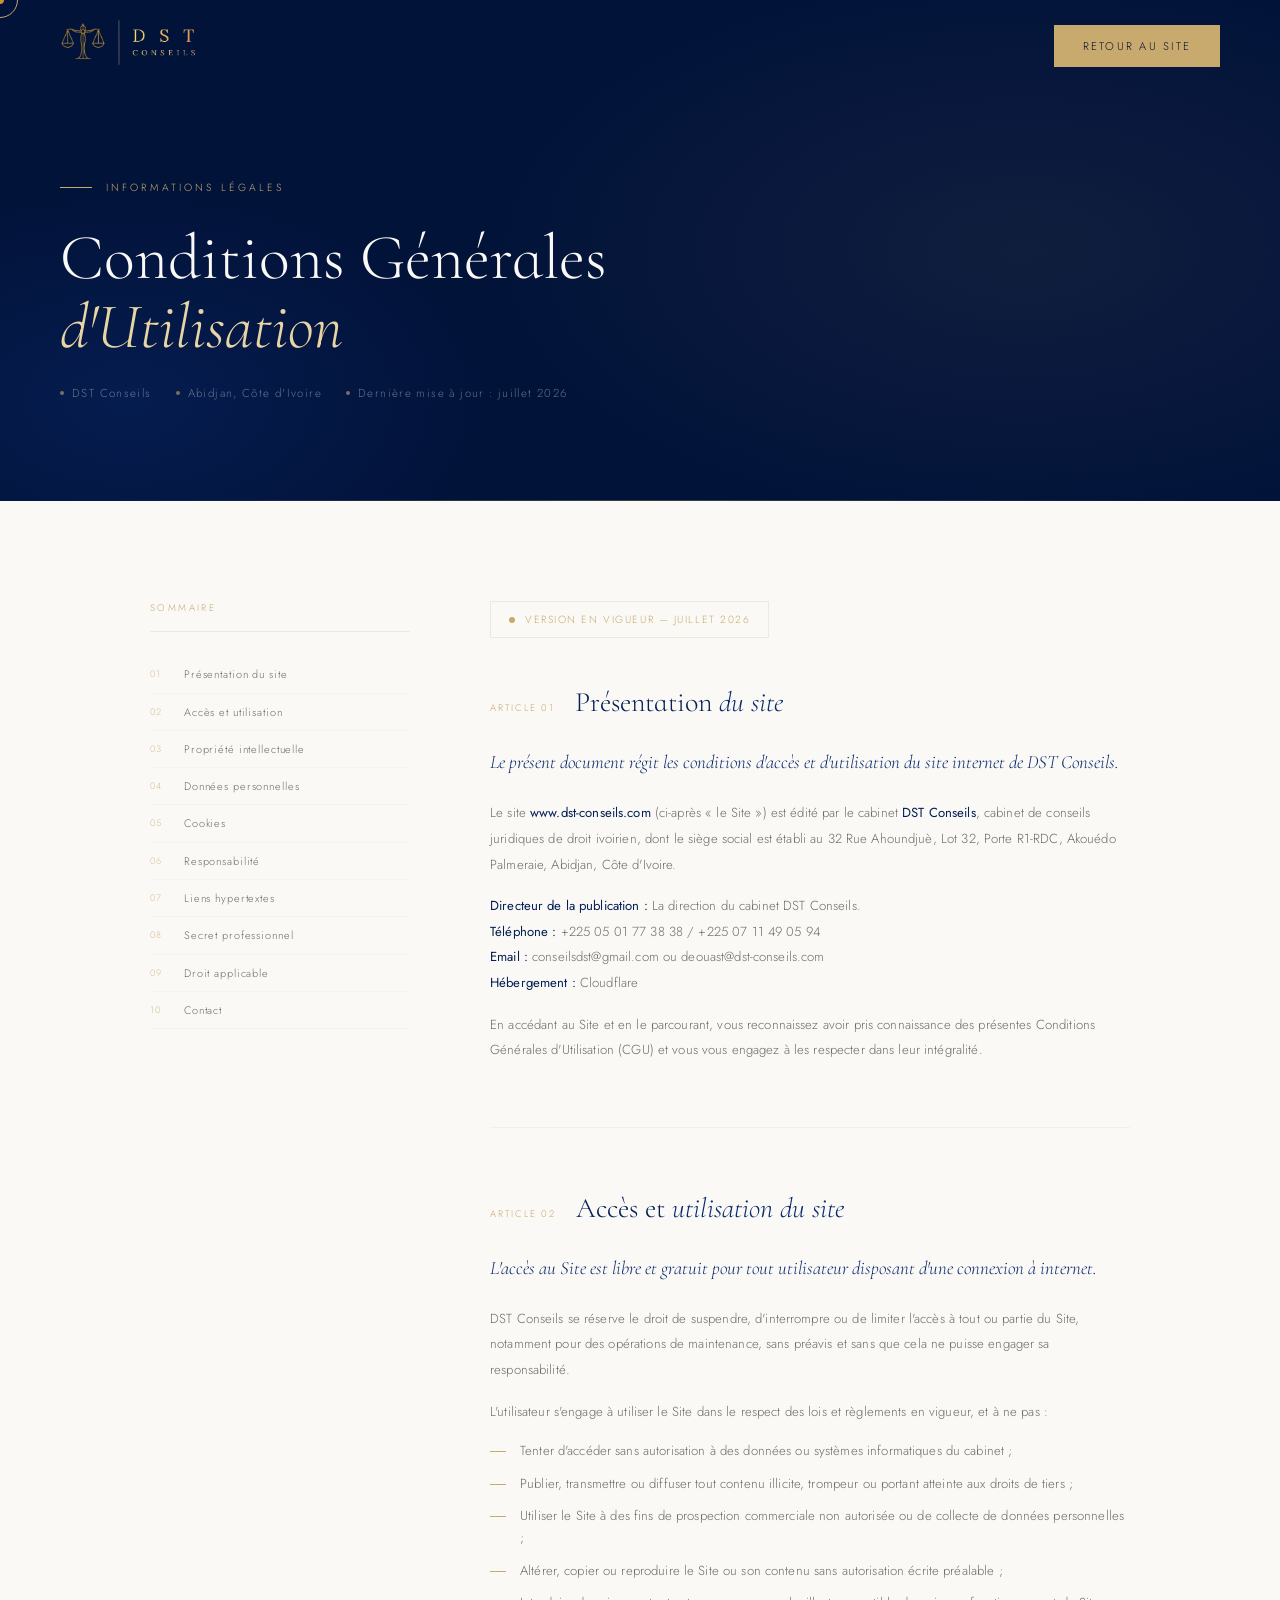
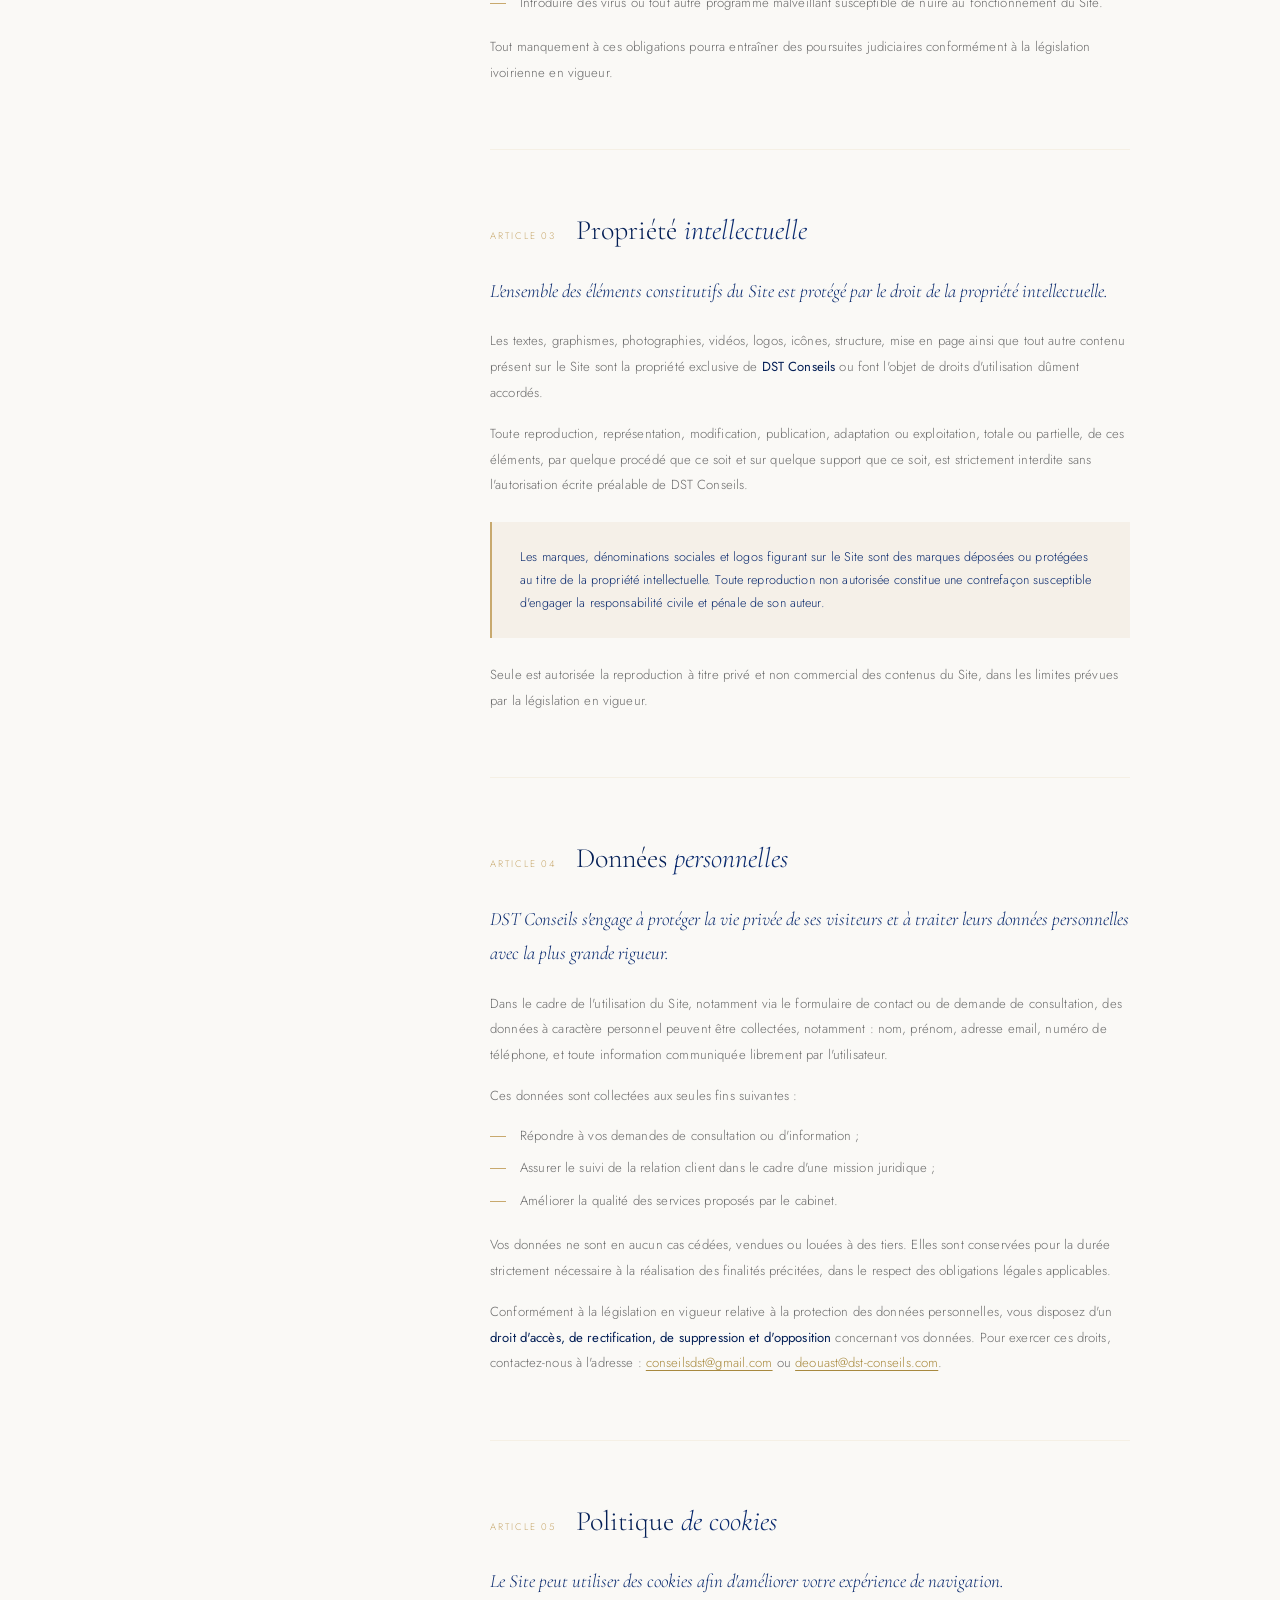
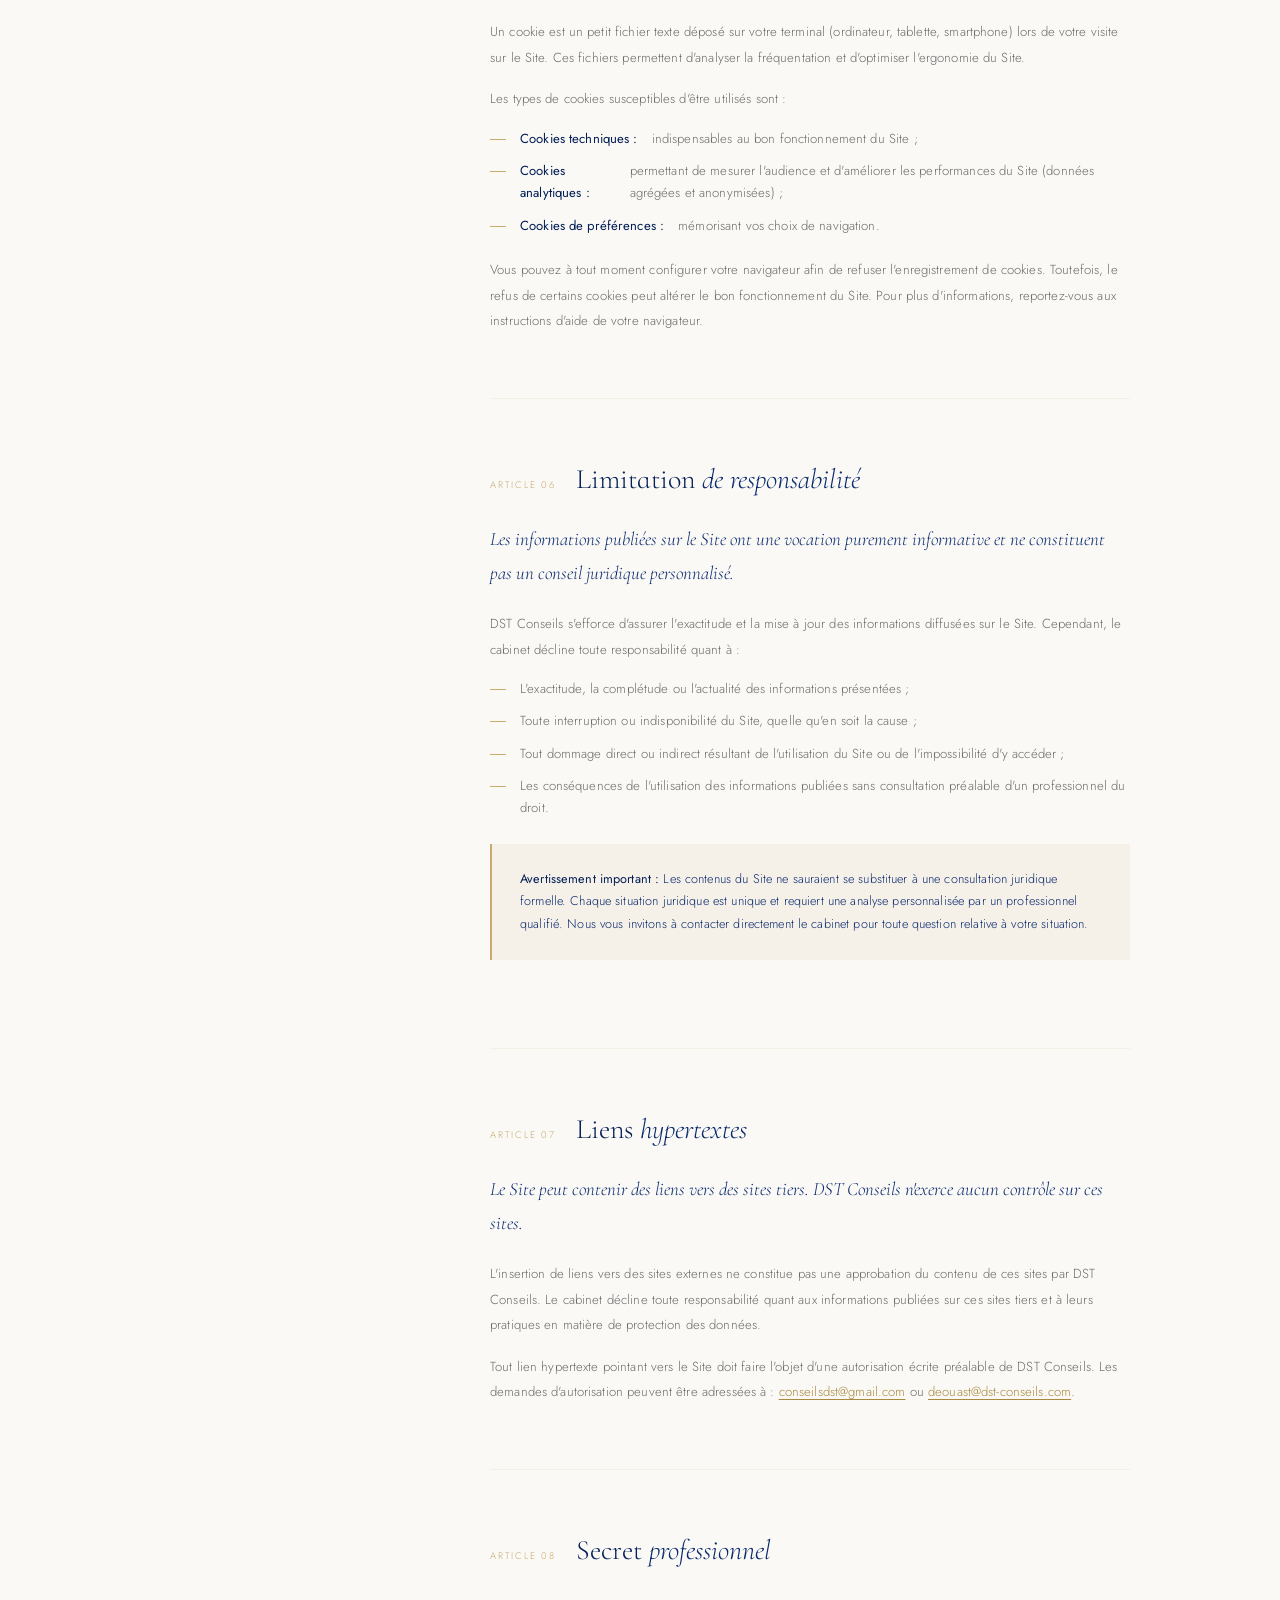
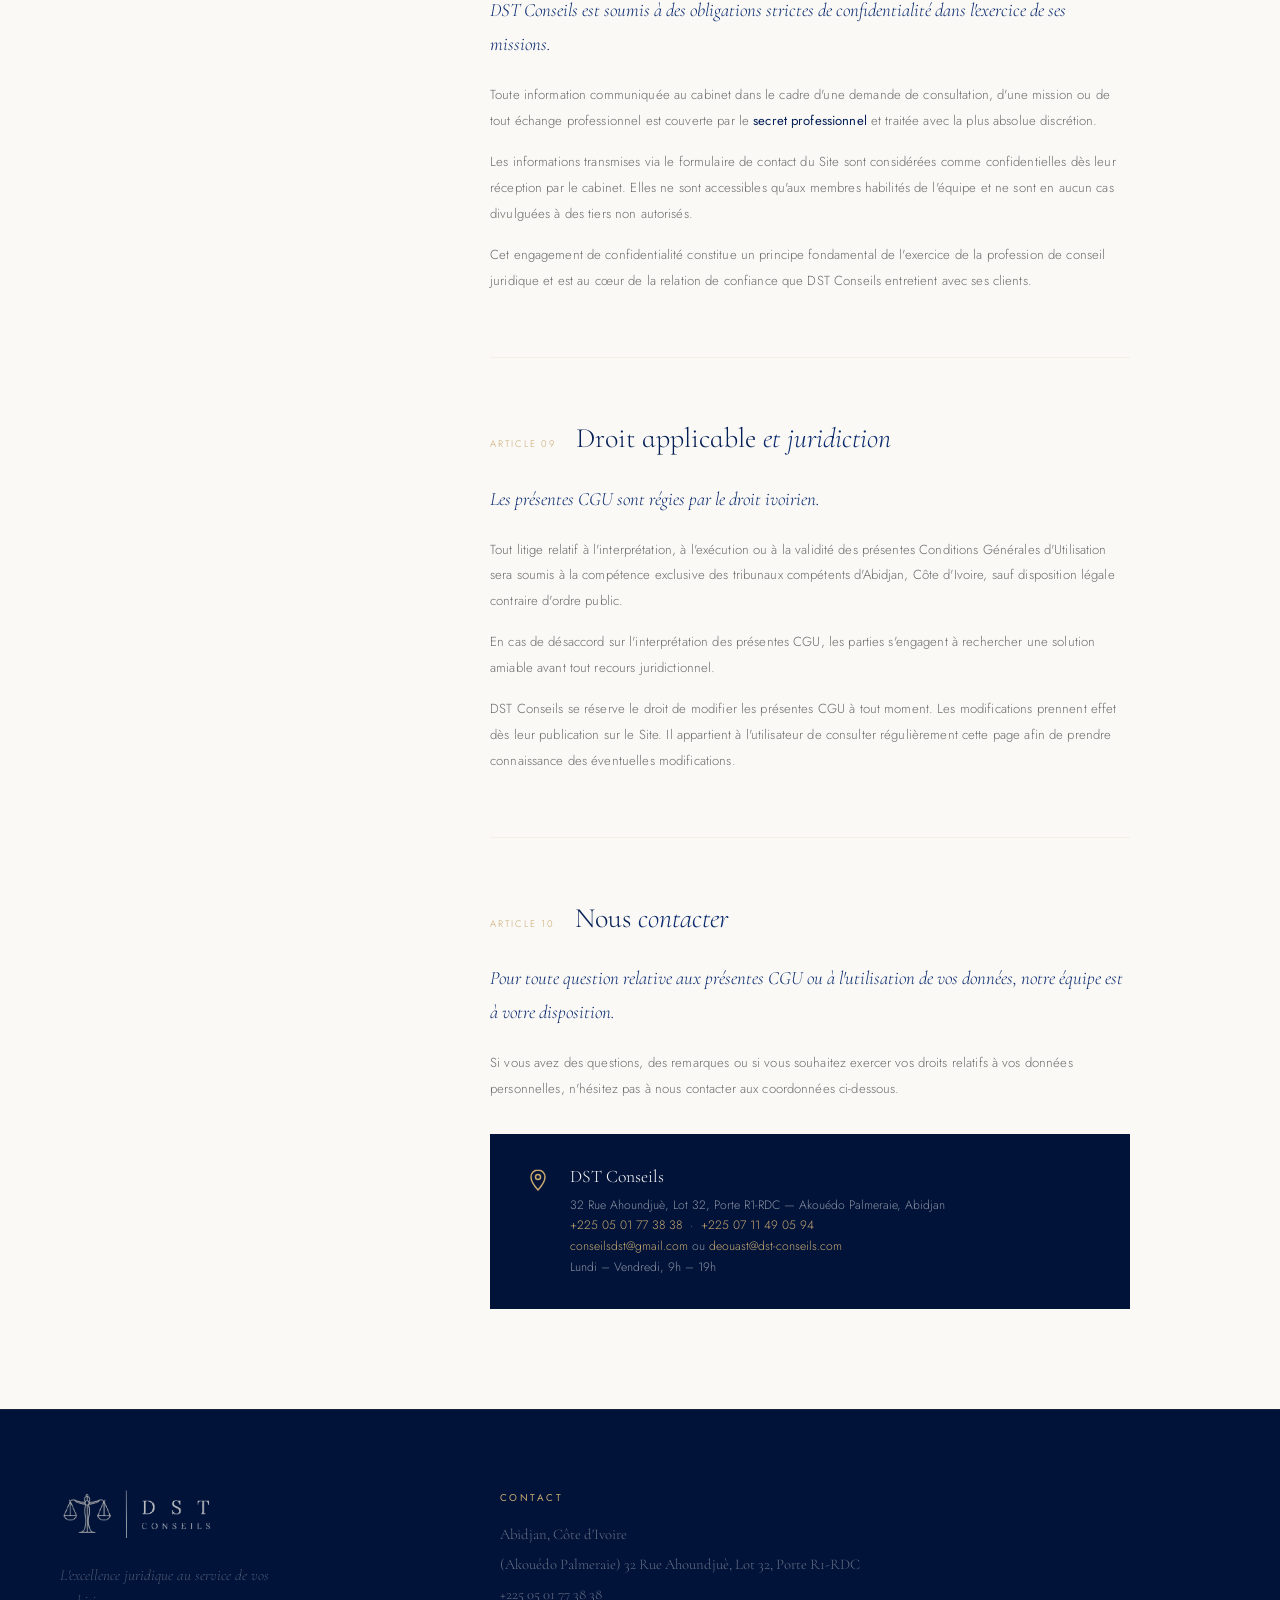
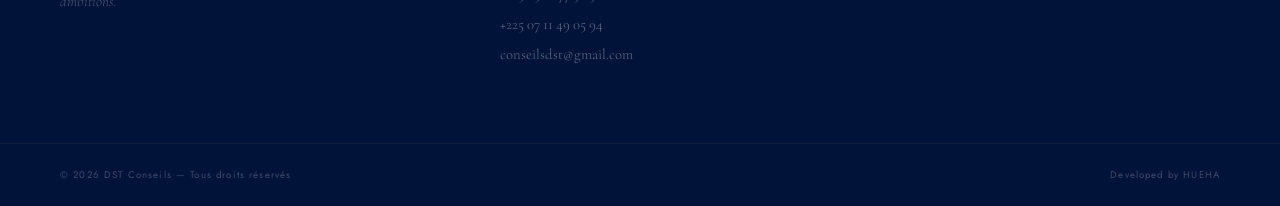
==== commit 17316d2d: "16 juillet 2026" ====
--- a/CGU.html
+++ b/CGU.html
@@ -8,6 +8,9 @@
 <link rel="shortcut icon" href="logobleu.png" type="image/x-icon">
 <link href="https://fonts.googleapis.com/css2?family=Cormorant+Infant:ital,wght@0,300;0,400;0,600;1,300;1,400;1,600&family=Cormorant+Garamond:ital,wght@0,300;0,400;0,500;1,300;1,400&family=Jost:wght@200;300;400&display=swap" rel="stylesheet">
 <link rel="stylesheet" href="CGU Style.css">
+<meta name="description" content="Conditions Générales d'Utilisation du site DST Conseils, cabinet de conseils juridiques à Abidjan, Côte d'Ivoire.">
+<meta name="robots" content="noindex, follow">
+<link rel="canonical" href="https://www.dstconseils.ci/CGU.html">
 </head>
 <body>
 
@@ -45,7 +48,7 @@
     <div class="page-hero-meta">
       <span>DST Conseils</span>
       <span>Abidjan, Côte d'Ivoire</span>
-      <span>Dernière mise à jour : Avril 2026</span>
+      <span>Dernière mise à jour : juillet 2026</span>
     </div>
   </div>
 </div>
@@ -74,7 +77,7 @@
     <!-- ── ARTICLES ── -->
     <div class="cgu-content">
 
-      <div class="cgu-update">Version en vigueur — Avril 2026</div>
+      <div class="cgu-update">Version en vigueur — juillet 2026</div>
 
       <!-- Article 1 -->
       <article class="cgu-article reveal" id="art1">
@@ -84,11 +87,11 @@
         </div>
         <p class="article-lead">Le présent document régit les conditions d'accès et d'utilisation du site internet de DST Conseils.</p>
         <div class="article-body">
-          <p>Le site <strong>www.dstconseils.ci</strong> (ci-après « le Site ») est édité par le cabinet <strong>DST Conseils</strong>, cabinet de conseils juridiques de droit ivoirien, dont le siège social est établi au 32 Rue Ahoundjuè, Lot 32, Porte R1-RDC, Akouédo Palmeraie, Abidjan, Côte d'Ivoire.</p>
+          <p>Le site <strong>www.dst-conseils.com</strong> (ci-après « le Site ») est édité par le cabinet <strong>DST Conseils</strong>, cabinet de conseils juridiques de droit ivoirien, dont le siège social est établi au 32 Rue Ahoundjuè, Lot 32, Porte R1-RDC, Akouédo Palmeraie, Abidjan, Côte d'Ivoire.</p>
           <p><strong>Directeur de la publication :</strong> La direction du cabinet DST Conseils.<br>
           <strong>Téléphone :</strong> +225 05 01 77 38 38 / +225 07 11 49 05 94<br>
-          <strong>Email :</strong> conseilsdst@gmail.com<br>
-          <strong>Hébergement :</strong> Le Site est hébergé par un prestataire technique établi en conformité avec les réglementations applicables.</p>
+          <strong>Email :</strong> conseilsdst@gmail.com ou deouast@dst-conseils.com<br>
+          <strong>Hébergement :</strong> Cloudflare</p>
           <p>En accédant au Site et en le parcourant, vous reconnaissez avoir pris connaissance des présentes Conditions Générales d'Utilisation (CGU) et vous vous engagez à les respecter dans leur intégralité.</p>
         </div>
       </article>
@@ -147,7 +150,7 @@
             <li>Améliorer la qualité des services proposés par le cabinet.</li>
           </ul>
           <p>Vos données ne sont en aucun cas cédées, vendues ou louées à des tiers. Elles sont conservées pour la durée strictement nécessaire à la réalisation des finalités précitées, dans le respect des obligations légales applicables.</p>
-          <p>Conformément à la législation en vigueur relative à la protection des données personnelles, vous disposez d'un <strong>droit d'accès, de rectification, de suppression et d'opposition</strong> concernant vos données. Pour exercer ces droits, contactez-nous à l'adresse : <a href="mailto:conseilsdst@gmail.com">conseilsdst@gmail.com</a>.</p>
+          <p>Conformément à la législation en vigueur relative à la protection des données personnelles, vous disposez d'un <strong>droit d'accès, de rectification, de suppression et d'opposition</strong> concernant vos données. Pour exercer ces droits, contactez-nous à l'adresse : <a href="mailto:conseilsdst@gmail.com">conseilsdst@gmail.com</a> ou <a href="mailto:deouast@dst-conseils.com">deouast@dst-conseils.com</a>.</p>
         </div>
       </article>
 
@@ -200,7 +203,7 @@
         <p class="article-lead">Le Site peut contenir des liens vers des sites tiers. DST Conseils n'exerce aucun contrôle sur ces sites.</p>
         <div class="article-body">
           <p>L'insertion de liens vers des sites externes ne constitue pas une approbation du contenu de ces sites par DST Conseils. Le cabinet décline toute responsabilité quant aux informations publiées sur ces sites tiers et à leurs pratiques en matière de protection des données.</p>
-          <p>Tout lien hypertexte pointant vers le Site doit faire l'objet d'une autorisation écrite préalable de DST Conseils. Les demandes d'autorisation peuvent être adressées à : <a href="mailto:conseilsdst@gmail.com">conseilsdst@gmail.com</a>.</p>
+          <p>Tout lien hypertexte pointant vers le Site doit faire l'objet d'une autorisation écrite préalable de DST Conseils. Les demandes d'autorisation peuvent être adressées à : <a href="mailto:conseilsdst@gmail.com">conseilsdst@gmail.com</a> ou <a href="mailto:deouast@dst-conseils.com">deouast@dst-conseils.com</a>.</p>
         </div>
       </article>
 
@@ -251,7 +254,7 @@
             <div class="cgu-contact-card-text">
               32 Rue Ahoundjuè, Lot 32, Porte R1-RDC — Akouédo Palmeraie, Abidjan<br>
               <a href="tel:+2250501773838">+225 05 01 77 38 38</a> &nbsp;·&nbsp; <a href="tel:+2250711490594">+225 07 11 49 05 94</a><br>
-              <a href="mailto:conseilsdst@gmail.com">conseilsdst@gmail.com</a><br>
+              <a href="mailto:conseilsdst@gmail.com">conseilsdst@gmail.com</a> ou <a href="mailto:deouast@dst-conseils.com">deouast@dst-conseils.com</a><br>
               Lundi – Vendredi, 9h – 19h
             </div>
           </div>
@@ -282,7 +285,7 @@
   </div>
   <div class="footer-bottom">
     <div class="footer-copy">© 2026 DST Conseils — Tous droits réservés</div>
-    <p class="footer-copy">Developed by HUEHA</p>
+    <a class="footer-copy">Developed by HUEHA</a>
   </div>
 </footer>
 
